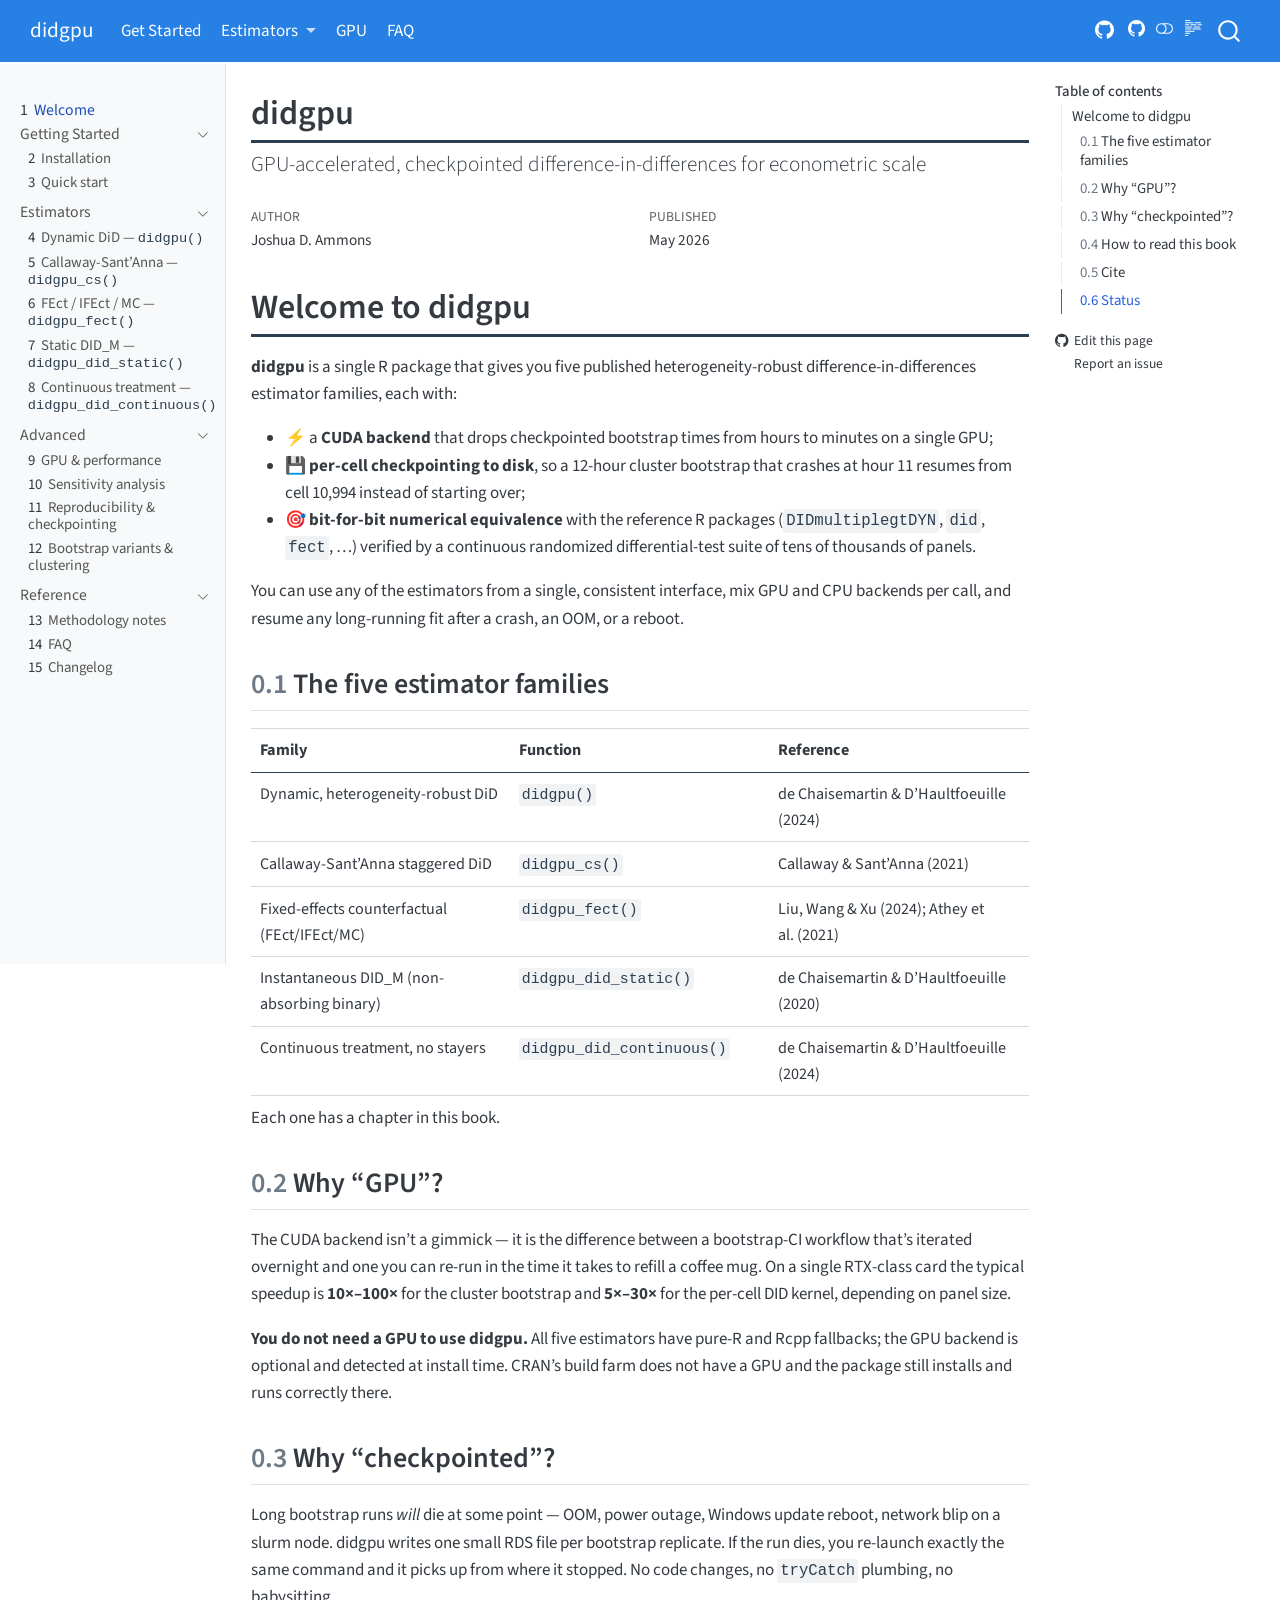
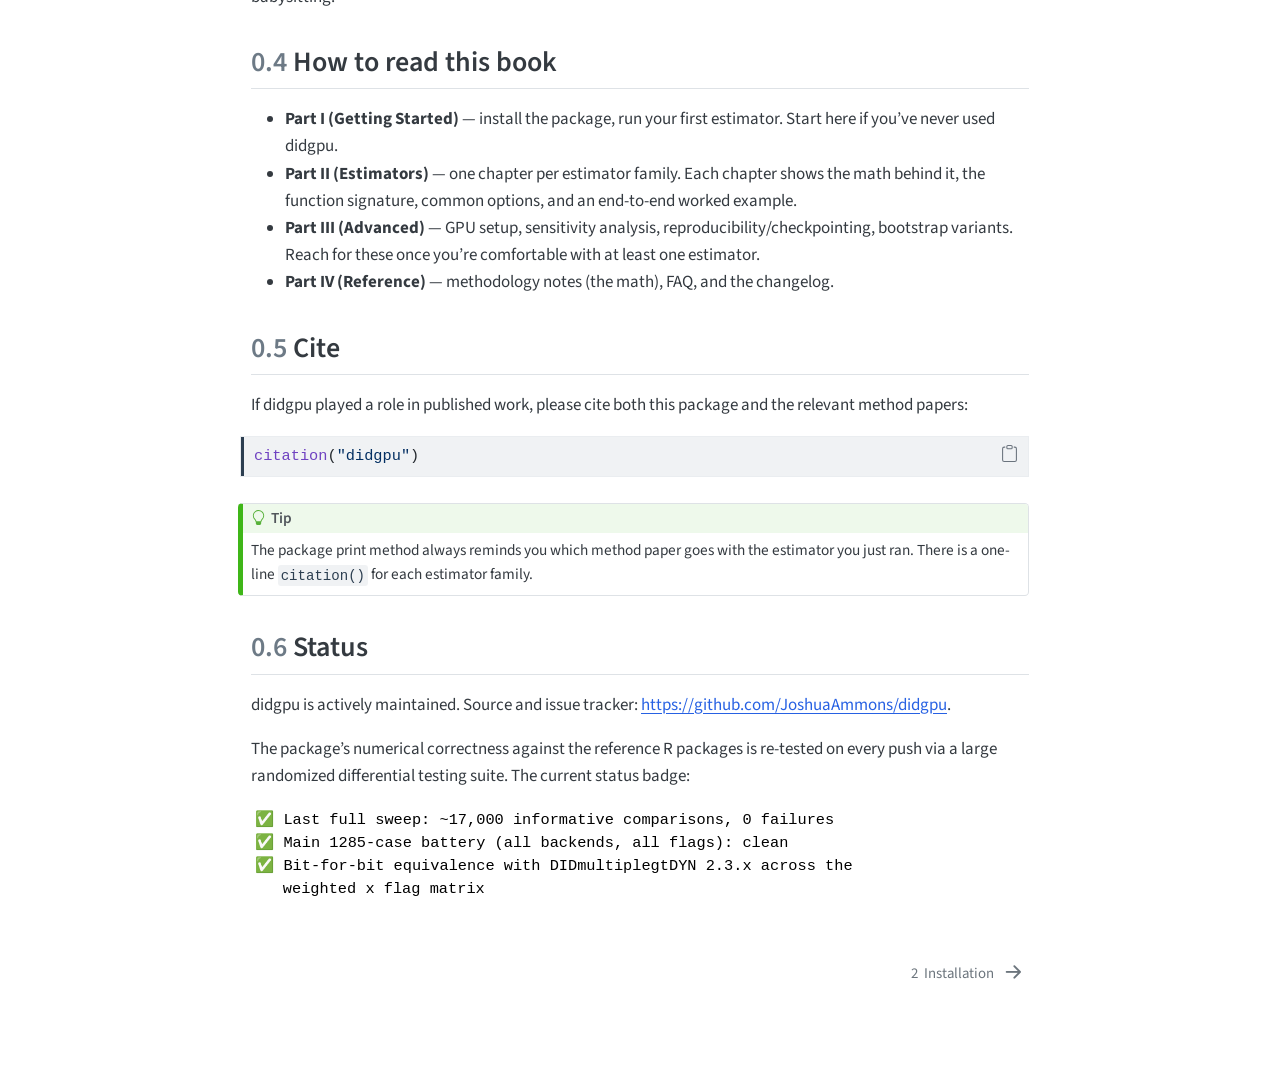
==== docs/index.html @ 1b869c1a "Auto-render docs site [skip ci]" ====
<!DOCTYPE html>
<html xmlns="http://www.w3.org/1999/xhtml" lang="en" xml:lang="en"><head>

<meta charset="utf-8">
<meta name="generator" content="quarto-1.9.38">

<meta name="viewport" content="width=device-width, initial-scale=1.0, user-scalable=yes">

<meta name="author" content="Joshua D. Ammons">

<title>didgpu</title>
<style>
/* Default styles provided by pandoc.
** See https://pandoc.org/MANUAL.html#variables-for-html for config info.
*/
code{white-space: pre-wrap;}
span.smallcaps{font-variant: small-caps;}
div.columns{display: flex; gap: min(4vw, 1.5em);}
div.column{flex: auto; overflow-x: auto;}
div.hanging-indent{margin-left: 1.5em; text-indent: -1.5em;}
ul.task-list{list-style: none;}
ul.task-list li input[type="checkbox"] {
  width: 0.8em;
  margin: 0 0.8em 0.2em -1em; /* quarto-specific, see https://github.com/quarto-dev/quarto-cli/issues/4556 */ 
  vertical-align: middle;
}
/* CSS for syntax highlighting */
html { -webkit-text-size-adjust: 100%; }
pre > code.sourceCode { white-space: pre; position: relative; }
pre > code.sourceCode > span { display: inline-block; line-height: 1.25; }
pre > code.sourceCode > span:empty { height: 1.2em; }
.sourceCode { overflow: visible; }
code.sourceCode > span { color: inherit; text-decoration: inherit; }
div.sourceCode { margin: 1em 0; }
pre.sourceCode { margin: 0; }
@media screen {
div.sourceCode { overflow: auto; }
}
@media print {
pre > code.sourceCode { white-space: pre-wrap; }
pre > code.sourceCode > span { text-indent: -5em; padding-left: 5em; }
}
pre.numberSource code
  { counter-reset: source-line 0; }
pre.numberSource code > span
  { position: relative; left: -4em; counter-increment: source-line; }
pre.numberSource code > span > a:first-child::before
  { content: counter(source-line);
    position: relative; left: -1em; text-align: right; vertical-align: baseline;
    border: none; display: inline-block;
    -webkit-touch-callout: none; -webkit-user-select: none;
    -khtml-user-select: none; -moz-user-select: none;
    -ms-user-select: none; user-select: none;
    padding: 0 4px; width: 4em;
  }
pre.numberSource { margin-left: 3em;  padding-left: 4px; }
div.sourceCode
  {   }
@media screen {
pre > code.sourceCode > span > a:first-child::before { text-decoration: underline; }
}
</style>


<script src="site_libs/quarto-nav/quarto-nav.js"></script>
<script src="site_libs/clipboard/clipboard.min.js"></script>
<script src="site_libs/quarto-search/autocomplete.umd.js"></script>
<script src="site_libs/quarto-search/fuse.min.js"></script>
<script src="site_libs/quarto-search/quarto-search.js"></script>
<meta name="quarto:offset" content="./">
<link href="./chapters/01-installation.html" rel="next">
<script src="site_libs/quarto-html/quarto.js" type="module"></script>
<script src="site_libs/quarto-html/tabsets/tabsets.js" type="module"></script>
<script src="site_libs/quarto-html/popper.min.js"></script>
<script src="site_libs/quarto-html/tippy.umd.min.js"></script>
<script src="site_libs/quarto-html/anchor.min.js"></script>
<link href="site_libs/quarto-html/tippy.css" rel="stylesheet">
<link href="site_libs/quarto-html/quarto-syntax-highlighting-de63f62b328812d8e578a4d74e282472.css" rel="stylesheet" class="quarto-color-scheme" id="quarto-text-highlighting-styles">
<link href="site_libs/quarto-html/quarto-syntax-highlighting-dark-6b6957c917596b414ec0b78690761e87.css" rel="stylesheet" class="quarto-color-scheme quarto-color-alternate" id="quarto-text-highlighting-styles">
<link href="site_libs/quarto-html/quarto-syntax-highlighting-de63f62b328812d8e578a4d74e282472.css" rel="stylesheet" class="quarto-color-scheme-extra" id="quarto-text-highlighting-styles">
<script src="site_libs/bootstrap/bootstrap.min.js"></script>
<link href="site_libs/bootstrap/bootstrap-icons.css" rel="stylesheet">
<link href="site_libs/bootstrap/bootstrap-d2393aa517941a07bd56fd3b20fec6b4.min.css" rel="stylesheet" append-hash="true" class="quarto-color-scheme" id="quarto-bootstrap" data-mode="light">
<link href="site_libs/bootstrap/bootstrap-dark-2ee698635036270fb0d1d21acf80a2eb.min.css" rel="stylesheet" append-hash="true" class="quarto-color-scheme quarto-color-alternate" id="quarto-bootstrap" data-mode="light">
<link href="site_libs/bootstrap/bootstrap-d2393aa517941a07bd56fd3b20fec6b4.min.css" rel="stylesheet" append-hash="true" class="quarto-color-scheme-extra" id="quarto-bootstrap" data-mode="light">
<script id="quarto-search-options" type="application/json">{
  "location": "navbar",
  "copy-button": false,
  "collapse-after": 3,
  "panel-placement": "end",
  "type": "overlay",
  "limit": 50,
  "keyboard-shortcut": [
    "f",
    "/",
    "s"
  ],
  "show-item-context": false,
  "language": {
    "search-no-results-text": "No results",
    "search-matching-documents-text": "matching documents",
    "search-copy-link-title": "Copy link to search",
    "search-hide-matches-text": "Hide additional matches",
    "search-more-match-text": "more match in this document",
    "search-more-matches-text": "more matches in this document",
    "search-clear-button-title": "Clear",
    "search-text-placeholder": "",
    "search-detached-cancel-button-title": "Cancel",
    "search-submit-button-title": "Submit",
    "search-label": "Search"
  }
}</script>


<link rel="stylesheet" href="styles.css">
</head>

<body class="nav-sidebar docked nav-fixed quarto-light"><script id="quarto-html-before-body" type="application/javascript">
    const toggleBodyColorMode = (bsSheetEl) => {
      const mode = bsSheetEl.getAttribute("data-mode");
      const bodyEl = window.document.querySelector("body");
      if (mode === "dark") {
        bodyEl.classList.add("quarto-dark");
        bodyEl.classList.remove("quarto-light");
      } else {
        bodyEl.classList.add("quarto-light");
        bodyEl.classList.remove("quarto-dark");
      }
    }
    const toggleBodyColorPrimary = () => {
      const bsSheetEl = window.document.querySelector("link#quarto-bootstrap:not([rel=disabled-stylesheet])");
      if (bsSheetEl) {
        toggleBodyColorMode(bsSheetEl);
      }
    }
    const setColorSchemeToggle = (alternate) => {
      const toggles = window.document.querySelectorAll('.quarto-color-scheme-toggle');
      for (let i=0; i < toggles.length; i++) {
        const toggle = toggles[i];
        if (toggle) {
          if (alternate) {
            toggle.classList.add("alternate");
          } else {
            toggle.classList.remove("alternate");
          }
        }
      }
    };
    const toggleColorMode = (alternate) => {
      // Switch the stylesheets
      const primaryStylesheets = window.document.querySelectorAll('link.quarto-color-scheme:not(.quarto-color-alternate)');
      const alternateStylesheets = window.document.querySelectorAll('link.quarto-color-scheme.quarto-color-alternate');
      manageTransitions('#quarto-margin-sidebar .nav-link', false);
      if (alternate) {
        // note: dark is layered on light, we don't disable primary!
        enableStylesheet(alternateStylesheets);
        for (const sheetNode of alternateStylesheets) {
          if (sheetNode.id === "quarto-bootstrap") {
            toggleBodyColorMode(sheetNode);
          }
        }
      } else {
        disableStylesheet(alternateStylesheets);
        enableStylesheet(primaryStylesheets)
        toggleBodyColorPrimary();
      }
      manageTransitions('#quarto-margin-sidebar .nav-link', true);
      // Switch the toggles
      setColorSchemeToggle(alternate)
      // Hack to workaround the fact that safari doesn't
      // properly recolor the scrollbar when toggling (#1455)
      if (navigator.userAgent.indexOf('Safari') > 0 && navigator.userAgent.indexOf('Chrome') == -1) {
        manageTransitions("body", false);
        window.scrollTo(0, 1);
        setTimeout(() => {
          window.scrollTo(0, 0);
          manageTransitions("body", true);
        }, 40);
      }
    }
    const disableStylesheet = (stylesheets) => {
      for (let i=0; i < stylesheets.length; i++) {
        const stylesheet = stylesheets[i];
        stylesheet.rel = 'disabled-stylesheet';
      }
    }
    const enableStylesheet = (stylesheets) => {
      for (let i=0; i < stylesheets.length; i++) {
        const stylesheet = stylesheets[i];
        if(stylesheet.rel !== 'stylesheet') { // for Chrome, which will still FOUC without this check
          stylesheet.rel = 'stylesheet';
        }
      }
    }
    const manageTransitions = (selector, allowTransitions) => {
      const els = window.document.querySelectorAll(selector);
      for (let i=0; i < els.length; i++) {
        const el = els[i];
        if (allowTransitions) {
          el.classList.remove('notransition');
        } else {
          el.classList.add('notransition');
        }
      }
    }
    const isFileUrl = () => {
      return window.location.protocol === 'file:';
    }
    const hasAlternateSentinel = () => {
      let styleSentinel = getColorSchemeSentinel();
      if (styleSentinel !== null) {
        return styleSentinel === "alternate";
      } else {
        return false;
      }
    }
    const setStyleSentinel = (alternate) => {
      const value = alternate ? "alternate" : "default";
      if (!isFileUrl()) {
        window.localStorage.setItem("quarto-color-scheme", value);
      } else {
        localAlternateSentinel = value;
      }
    }
    const getColorSchemeSentinel = () => {
      if (!isFileUrl()) {
        const storageValue = window.localStorage.getItem("quarto-color-scheme");
        return storageValue != null ? storageValue : localAlternateSentinel;
      } else {
        return localAlternateSentinel;
      }
    }
    const toggleGiscusIfUsed = (isAlternate, darkModeDefault) => {
      const baseTheme = document.querySelector('#giscus-base-theme')?.value ?? 'light';
      const alternateTheme = document.querySelector('#giscus-alt-theme')?.value ?? 'dark';
      let newTheme = '';
      if(authorPrefersDark) {
        newTheme = isAlternate ? baseTheme : alternateTheme;
      } else {
        newTheme = isAlternate ? alternateTheme : baseTheme;
      }
      const changeGiscusTheme = () => {
        // From: https://github.com/giscus/giscus/issues/336
        const sendMessage = (message) => {
          const iframe = document.querySelector('iframe.giscus-frame');
          if (!iframe) return;
          iframe.contentWindow.postMessage({ giscus: message }, 'https://giscus.app');
        }
        sendMessage({
          setConfig: {
            theme: newTheme
          }
        });
      }
      const isGiscussLoaded = window.document.querySelector('iframe.giscus-frame') !== null;
      if (isGiscussLoaded) {
        changeGiscusTheme();
      }
    };
    const authorPrefersDark = false;
    const darkModeDefault = authorPrefersDark;
      document.querySelector('link#quarto-text-highlighting-styles.quarto-color-scheme-extra').rel = 'disabled-stylesheet';
      document.querySelector('link#quarto-bootstrap.quarto-color-scheme-extra').rel = 'disabled-stylesheet';
    let localAlternateSentinel = darkModeDefault ? 'alternate' : 'default';
    // Dark / light mode switch
    window.quartoToggleColorScheme = () => {
      // Read the current dark / light value
      let toAlternate = !hasAlternateSentinel();
      toggleColorMode(toAlternate);
      setStyleSentinel(toAlternate);
      toggleGiscusIfUsed(toAlternate, darkModeDefault);
      window.dispatchEvent(new Event('resize'));
    };
    // Switch to dark mode if need be
    if (hasAlternateSentinel()) {
      toggleColorMode(true);
    } else {
      toggleColorMode(false);
    }
  </script>

<div id="quarto-search-results"></div>
  <header id="quarto-header" class="headroom fixed-top">
    <nav class="navbar navbar-expand-lg " data-bs-theme="dark">
      <div class="navbar-container container-fluid">
      <div class="navbar-brand-container mx-auto">
    <a class="navbar-brand" href="./index.html">
    <span class="navbar-title">didgpu</span>
    </a>
  </div>
            <div id="quarto-search" class="" title="Search"></div>
          <button class="navbar-toggler" type="button" data-bs-toggle="collapse" data-bs-target="#navbarCollapse" aria-controls="navbarCollapse" role="menu" aria-expanded="false" aria-label="Toggle navigation" onclick="if (window.quartoToggleHeadroom) { window.quartoToggleHeadroom(); }">
  <span class="navbar-toggler-icon"></span>
</button>
          <div class="collapse navbar-collapse" id="navbarCollapse">
            <ul class="navbar-nav navbar-nav-scroll me-auto">
  <li class="nav-item">
    <a class="nav-link active" href="./chapters/01-installation.html" aria-current="page"> 
<span class="menu-text">Get Started</span></a>
  </li>  
  <li class="nav-item dropdown ">
    <a class="nav-link dropdown-toggle" href="#" id="nav-menu-estimators" role="link" data-bs-toggle="dropdown" aria-expanded="false">
 <span class="menu-text">Estimators</span>
    </a>
    <ul class="dropdown-menu" aria-labelledby="nav-menu-estimators">    
        <li>
    <a class="dropdown-item" href="./chapters/03-dynamic-did.html">
 <span class="dropdown-text">Dynamic DID (didgpu)</span></a>
  </li>  
        <li>
    <a class="dropdown-item" href="./chapters/04-callaway-santanna.html">
 <span class="dropdown-text">Callaway-Sant’Anna (didgpu_cs)</span></a>
  </li>  
        <li>
    <a class="dropdown-item" href="./chapters/05-fect-ifect-mc.html">
 <span class="dropdown-text">FEct / IFEct / MC (didgpu_fect)</span></a>
  </li>  
        <li>
    <a class="dropdown-item" href="./chapters/06-static-did.html">
 <span class="dropdown-text">Static DID_M (didgpu_did_static)</span></a>
  </li>  
        <li>
    <a class="dropdown-item" href="./chapters/07-continuous-treatment.html">
 <span class="dropdown-text">Continuous (didgpu_did_continuous)</span></a>
  </li>  
    </ul>
  </li>
  <li class="nav-item">
    <a class="nav-link" href="./chapters/08-gpu-and-performance.html"> 
<span class="menu-text">GPU</span></a>
  </li>  
  <li class="nav-item">
    <a class="nav-link" href="./chapters/13-faq.html"> 
<span class="menu-text">FAQ</span></a>
  </li>  
</ul>
            <ul class="navbar-nav navbar-nav-scroll ms-auto">
  <li class="nav-item compact">
    <a class="nav-link" href="https://github.com/JoshuaAmmons/didgpu"> <i class="bi bi-github" role="img" aria-label="GitHub repo">
</i> 
<span class="menu-text"></span></a>
  </li>  
</ul>
          </div> <!-- /navcollapse -->
            <div class="quarto-navbar-tools tools-wide">
    <a href="https://github.com/JoshuaAmmons/didgpu" title="Source Code" class="quarto-navigation-tool px-1" aria-label="Source Code"><i class="bi bi-github"></i></a>
  <a href="" class="quarto-color-scheme-toggle quarto-navigation-tool  px-1" onclick="window.quartoToggleColorScheme(); return false;" title="Toggle dark mode"><i class="bi"></i></a>
  <a href="" class="quarto-reader-toggle quarto-navigation-tool px-1" onclick="window.quartoToggleReader(); return false;" title="Toggle reader mode">
  <div class="quarto-reader-toggle-btn">
  <i class="bi"></i>
  </div>
</a>
</div>
      </div> <!-- /container-fluid -->
    </nav>
  <nav class="quarto-secondary-nav">
    <div class="container-fluid d-flex">
      <button type="button" class="quarto-btn-toggle btn" data-bs-toggle="collapse" role="button" data-bs-target=".quarto-sidebar-collapse-item" aria-controls="quarto-sidebar" aria-expanded="false" aria-label="Toggle sidebar navigation" onclick="if (window.quartoToggleHeadroom) { window.quartoToggleHeadroom(); }">
        <i class="bi bi-layout-text-sidebar-reverse"></i>
      </button>
        <nav class="quarto-page-breadcrumbs" aria-label="breadcrumb"><ol class="breadcrumb"><li class="breadcrumb-item"><a href="./index.html"><span class="chapter-number">1</span>&nbsp; <span class="chapter-title">Welcome</span></a></li></ol></nav>
        <a class="flex-grow-1" role="navigation" data-bs-toggle="collapse" data-bs-target=".quarto-sidebar-collapse-item" aria-controls="quarto-sidebar" aria-expanded="false" aria-label="Toggle sidebar navigation" onclick="if (window.quartoToggleHeadroom) { window.quartoToggleHeadroom(); }">      
        </a>
    </div>
  </nav>
</header>
<!-- content -->
<div id="quarto-content" class="quarto-container page-columns page-rows-contents page-layout-article page-navbar">
<!-- sidebar -->
  <nav id="quarto-sidebar" class="sidebar collapse collapse-horizontal quarto-sidebar-collapse-item sidebar-navigation docked overflow-auto">
    <div class="sidebar-menu-container"> 
    <ul class="list-unstyled mt-1">
        <li class="sidebar-item">
  <div class="sidebar-item-container"> 
  <a href="./index.html" class="sidebar-item-text sidebar-link active">
 <span class="menu-text"><span class="chapter-number">1</span>&nbsp; <span class="chapter-title">Welcome</span></span></a>
  </div>
</li>
        <li class="sidebar-item sidebar-item-section">
      <div class="sidebar-item-container"> 
            <a class="sidebar-item-text sidebar-link text-start" data-bs-toggle="collapse" data-bs-target="#quarto-sidebar-section-1" role="navigation" aria-expanded="true">
 <span class="menu-text">Getting Started</span></a>
          <a class="sidebar-item-toggle text-start" data-bs-toggle="collapse" data-bs-target="#quarto-sidebar-section-1" role="navigation" aria-expanded="true" aria-label="Toggle section">
            <i class="bi bi-chevron-right ms-2"></i>
          </a> 
      </div>
      <ul id="quarto-sidebar-section-1" class="collapse list-unstyled sidebar-section depth1 show">  
          <li class="sidebar-item">
  <div class="sidebar-item-container"> 
  <a href="./chapters/01-installation.html" class="sidebar-item-text sidebar-link">
 <span class="menu-text"><span class="chapter-number">2</span>&nbsp; <span class="chapter-title">Installation</span></span></a>
  </div>
</li>
          <li class="sidebar-item">
  <div class="sidebar-item-container"> 
  <a href="./chapters/02-quickstart.html" class="sidebar-item-text sidebar-link">
 <span class="menu-text"><span class="chapter-number">3</span>&nbsp; <span class="chapter-title">Quick start</span></span></a>
  </div>
</li>
      </ul>
  </li>
        <li class="sidebar-item sidebar-item-section">
      <div class="sidebar-item-container"> 
            <a class="sidebar-item-text sidebar-link text-start" data-bs-toggle="collapse" data-bs-target="#quarto-sidebar-section-2" role="navigation" aria-expanded="true">
 <span class="menu-text">Estimators</span></a>
          <a class="sidebar-item-toggle text-start" data-bs-toggle="collapse" data-bs-target="#quarto-sidebar-section-2" role="navigation" aria-expanded="true" aria-label="Toggle section">
            <i class="bi bi-chevron-right ms-2"></i>
          </a> 
      </div>
      <ul id="quarto-sidebar-section-2" class="collapse list-unstyled sidebar-section depth1 show">  
          <li class="sidebar-item">
  <div class="sidebar-item-container"> 
  <a href="./chapters/03-dynamic-did.html" class="sidebar-item-text sidebar-link">
 <span class="menu-text"><span class="chapter-number">4</span>&nbsp; <span class="chapter-title">Dynamic DiD — <code>didgpu()</code></span></span></a>
  </div>
</li>
          <li class="sidebar-item">
  <div class="sidebar-item-container"> 
  <a href="./chapters/04-callaway-santanna.html" class="sidebar-item-text sidebar-link">
 <span class="menu-text"><span class="chapter-number">5</span>&nbsp; <span class="chapter-title">Callaway-Sant’Anna — <code>didgpu_cs()</code></span></span></a>
  </div>
</li>
          <li class="sidebar-item">
  <div class="sidebar-item-container"> 
  <a href="./chapters/05-fect-ifect-mc.html" class="sidebar-item-text sidebar-link">
 <span class="menu-text"><span class="chapter-number">6</span>&nbsp; <span class="chapter-title">FEct / IFEct / MC — <code>didgpu_fect()</code></span></span></a>
  </div>
</li>
          <li class="sidebar-item">
  <div class="sidebar-item-container"> 
  <a href="./chapters/06-static-did.html" class="sidebar-item-text sidebar-link">
 <span class="menu-text"><span class="chapter-number">7</span>&nbsp; <span class="chapter-title">Static DID_M — <code>didgpu_did_static()</code></span></span></a>
  </div>
</li>
          <li class="sidebar-item">
  <div class="sidebar-item-container"> 
  <a href="./chapters/07-continuous-treatment.html" class="sidebar-item-text sidebar-link">
 <span class="menu-text"><span class="chapter-number">8</span>&nbsp; <span class="chapter-title">Continuous treatment — <code>didgpu_did_continuous()</code></span></span></a>
  </div>
</li>
      </ul>
  </li>
        <li class="sidebar-item sidebar-item-section">
      <div class="sidebar-item-container"> 
            <a class="sidebar-item-text sidebar-link text-start" data-bs-toggle="collapse" data-bs-target="#quarto-sidebar-section-3" role="navigation" aria-expanded="true">
 <span class="menu-text">Advanced</span></a>
          <a class="sidebar-item-toggle text-start" data-bs-toggle="collapse" data-bs-target="#quarto-sidebar-section-3" role="navigation" aria-expanded="true" aria-label="Toggle section">
            <i class="bi bi-chevron-right ms-2"></i>
          </a> 
      </div>
      <ul id="quarto-sidebar-section-3" class="collapse list-unstyled sidebar-section depth1 show">  
          <li class="sidebar-item">
  <div class="sidebar-item-container"> 
  <a href="./chapters/08-gpu-and-performance.html" class="sidebar-item-text sidebar-link">
 <span class="menu-text"><span class="chapter-number">9</span>&nbsp; <span class="chapter-title">GPU &amp; performance</span></span></a>
  </div>
</li>
          <li class="sidebar-item">
  <div class="sidebar-item-container"> 
  <a href="./chapters/09-sensitivity-honestdid.html" class="sidebar-item-text sidebar-link">
 <span class="menu-text"><span class="chapter-number">10</span>&nbsp; <span class="chapter-title">Sensitivity analysis</span></span></a>
  </div>
</li>
          <li class="sidebar-item">
  <div class="sidebar-item-container"> 
  <a href="./chapters/10-reproducibility-checkpointing.html" class="sidebar-item-text sidebar-link">
 <span class="menu-text"><span class="chapter-number">11</span>&nbsp; <span class="chapter-title">Reproducibility &amp; checkpointing</span></span></a>
  </div>
</li>
          <li class="sidebar-item">
  <div class="sidebar-item-container"> 
  <a href="./chapters/11-bootstrap-and-clustering.html" class="sidebar-item-text sidebar-link">
 <span class="menu-text"><span class="chapter-number">12</span>&nbsp; <span class="chapter-title">Bootstrap variants &amp; clustering</span></span></a>
  </div>
</li>
      </ul>
  </li>
        <li class="sidebar-item sidebar-item-section">
      <div class="sidebar-item-container"> 
            <a class="sidebar-item-text sidebar-link text-start" data-bs-toggle="collapse" data-bs-target="#quarto-sidebar-section-4" role="navigation" aria-expanded="true">
 <span class="menu-text">Reference</span></a>
          <a class="sidebar-item-toggle text-start" data-bs-toggle="collapse" data-bs-target="#quarto-sidebar-section-4" role="navigation" aria-expanded="true" aria-label="Toggle section">
            <i class="bi bi-chevron-right ms-2"></i>
          </a> 
      </div>
      <ul id="quarto-sidebar-section-4" class="collapse list-unstyled sidebar-section depth1 show">  
          <li class="sidebar-item">
  <div class="sidebar-item-container"> 
  <a href="./chapters/12-methodology.html" class="sidebar-item-text sidebar-link">
 <span class="menu-text"><span class="chapter-number">13</span>&nbsp; <span class="chapter-title">Methodology notes</span></span></a>
  </div>
</li>
          <li class="sidebar-item">
  <div class="sidebar-item-container"> 
  <a href="./chapters/13-faq.html" class="sidebar-item-text sidebar-link">
 <span class="menu-text"><span class="chapter-number">14</span>&nbsp; <span class="chapter-title">FAQ</span></span></a>
  </div>
</li>
          <li class="sidebar-item">
  <div class="sidebar-item-container"> 
  <a href="./chapters/14-changelog.html" class="sidebar-item-text sidebar-link">
 <span class="menu-text"><span class="chapter-number">15</span>&nbsp; <span class="chapter-title">Changelog</span></span></a>
  </div>
</li>
      </ul>
  </li>
    </ul>
    </div>
</nav>
<div id="quarto-sidebar-glass" class="quarto-sidebar-collapse-item" data-bs-toggle="collapse" data-bs-target=".quarto-sidebar-collapse-item"></div>
<!-- margin-sidebar -->
    <div id="quarto-margin-sidebar" class="sidebar margin-sidebar">
        <nav id="TOC" role="doc-toc" class="toc-active">
    <h2 id="toc-title">Table of contents</h2>
   
  <ul>
  <li><a href="#welcome-to-didgpu" id="toc-welcome-to-didgpu" class="nav-link active" data-scroll-target="#welcome-to-didgpu">Welcome to didgpu</a>
  <ul class="collapse">
  <li><a href="#the-five-estimator-families" id="toc-the-five-estimator-families" class="nav-link" data-scroll-target="#the-five-estimator-families"><span class="header-section-number">0.1</span> The five estimator families</a></li>
  <li><a href="#why-gpu" id="toc-why-gpu" class="nav-link" data-scroll-target="#why-gpu"><span class="header-section-number">0.2</span> Why “GPU”?</a></li>
  <li><a href="#why-checkpointed" id="toc-why-checkpointed" class="nav-link" data-scroll-target="#why-checkpointed"><span class="header-section-number">0.3</span> Why “checkpointed”?</a></li>
  <li><a href="#how-to-read-this-book" id="toc-how-to-read-this-book" class="nav-link" data-scroll-target="#how-to-read-this-book"><span class="header-section-number">0.4</span> How to read this book</a></li>
  <li><a href="#cite" id="toc-cite" class="nav-link" data-scroll-target="#cite"><span class="header-section-number">0.5</span> Cite</a></li>
  <li><a href="#status" id="toc-status" class="nav-link" data-scroll-target="#status"><span class="header-section-number">0.6</span> Status</a></li>
  </ul></li>
  </ul>
<div class="toc-actions"><ul><li><a href="https://github.com/JoshuaAmmons/didgpu/edit/main/index.qmd" class="toc-action"><i class="bi bi-github"></i>Edit this page</a></li><li><a href="https://github.com/JoshuaAmmons/didgpu/issues/new" class="toc-action"><i class="bi empty"></i>Report an issue</a></li></ul></div></nav>
    </div>
<!-- main -->
<main class="content" id="quarto-document-content">


<header id="title-block-header" class="quarto-title-block default">
<div class="quarto-title">
<h1 class="title">didgpu</h1>
<p class="subtitle lead">GPU-accelerated, checkpointed difference-in-differences for econometric scale</p>
</div>



<div class="quarto-title-meta">

    <div>
    <div class="quarto-title-meta-heading">Author</div>
    <div class="quarto-title-meta-contents">
             <p>Joshua D. Ammons </p>
          </div>
  </div>
    
    <div>
    <div class="quarto-title-meta-heading">Published</div>
    <div class="quarto-title-meta-contents">
      <p class="date">May 2026</p>
    </div>
  </div>
  
    
  </div>
  


</header>


<section id="welcome-to-didgpu" class="level1 unnumbered">
<h1 class="unnumbered">Welcome to didgpu</h1>
<p><strong>didgpu</strong> is a single R package that gives you five published heterogeneity-robust difference-in-differences estimator families, each with:</p>
<ul>
<li>⚡ a <strong>CUDA backend</strong> that drops checkpointed bootstrap times from hours to minutes on a single GPU;</li>
<li>💾 <strong>per-cell checkpointing to disk</strong>, so a 12-hour cluster bootstrap that crashes at hour 11 resumes from cell 10,994 instead of starting over;</li>
<li>🎯 <strong>bit-for-bit numerical equivalence</strong> with the reference R packages (<code>DIDmultiplegtDYN</code>, <code>did</code>, <code>fect</code>, …) verified by a continuous randomized differential-test suite of tens of thousands of panels.</li>
</ul>
<p>You can use any of the estimators from a single, consistent interface, mix GPU and CPU backends per call, and resume any long-running fit after a crash, an OOM, or a reboot.</p>
<section id="the-five-estimator-families" class="level2" data-number="0.1">
<h2 data-number="0.1" class="anchored" data-anchor-id="the-five-estimator-families"><span class="header-section-number">0.1</span> The five estimator families</h2>
<table class="caption-top table">
<colgroup>
<col style="width: 33%">
<col style="width: 33%">
<col style="width: 33%">
</colgroup>
<thead>
<tr class="header">
<th>Family</th>
<th>Function</th>
<th>Reference</th>
</tr>
</thead>
<tbody>
<tr class="odd">
<td>Dynamic, heterogeneity-robust DiD</td>
<td><code>didgpu()</code></td>
<td>de Chaisemartin &amp; D’Haultfoeuille (2024)</td>
</tr>
<tr class="even">
<td>Callaway-Sant’Anna staggered DiD</td>
<td><code>didgpu_cs()</code></td>
<td>Callaway &amp; Sant’Anna (2021)</td>
</tr>
<tr class="odd">
<td>Fixed-effects counterfactual (FEct/IFEct/MC)</td>
<td><code>didgpu_fect()</code></td>
<td>Liu, Wang &amp; Xu (2024); Athey et al.&nbsp;(2021)</td>
</tr>
<tr class="even">
<td>Instantaneous DID_M (non-absorbing binary)</td>
<td><code>didgpu_did_static()</code></td>
<td>de Chaisemartin &amp; D’Haultfoeuille (2020)</td>
</tr>
<tr class="odd">
<td>Continuous treatment, no stayers</td>
<td><code>didgpu_did_continuous()</code></td>
<td>de Chaisemartin &amp; D’Haultfoeuille (2024)</td>
</tr>
</tbody>
</table>
<p>Each one has a chapter in this book.</p>
</section>
<section id="why-gpu" class="level2" data-number="0.2">
<h2 data-number="0.2" class="anchored" data-anchor-id="why-gpu"><span class="header-section-number">0.2</span> Why “GPU”?</h2>
<p>The CUDA backend isn’t a gimmick — it is the difference between a bootstrap-CI workflow that’s iterated overnight and one you can re-run in the time it takes to refill a coffee mug. On a single RTX-class card the typical speedup is <strong>10×–100×</strong> for the cluster bootstrap and <strong>5×–30×</strong> for the per-cell DID kernel, depending on panel size.</p>
<p><strong>You do not need a GPU to use didgpu.</strong> All five estimators have pure-R and Rcpp fallbacks; the GPU backend is optional and detected at install time. CRAN’s build farm does not have a GPU and the package still installs and runs correctly there.</p>
</section>
<section id="why-checkpointed" class="level2" data-number="0.3">
<h2 data-number="0.3" class="anchored" data-anchor-id="why-checkpointed"><span class="header-section-number">0.3</span> Why “checkpointed”?</h2>
<p>Long bootstrap runs <em>will</em> die at some point — OOM, power outage, Windows update reboot, network blip on a slurm node. didgpu writes one small RDS file per bootstrap replicate. If the run dies, you re-launch exactly the same command and it picks up from where it stopped. No code changes, no <code>tryCatch</code> plumbing, no babysitting.</p>
</section>
<section id="how-to-read-this-book" class="level2" data-number="0.4">
<h2 data-number="0.4" class="anchored" data-anchor-id="how-to-read-this-book"><span class="header-section-number">0.4</span> How to read this book</h2>
<ul>
<li><strong>Part I (Getting Started)</strong> — install the package, run your first estimator. Start here if you’ve never used didgpu.</li>
<li><strong>Part II (Estimators)</strong> — one chapter per estimator family. Each chapter shows the math behind it, the function signature, common options, and an end-to-end worked example.</li>
<li><strong>Part III (Advanced)</strong> — GPU setup, sensitivity analysis, reproducibility/checkpointing, bootstrap variants. Reach for these once you’re comfortable with at least one estimator.</li>
<li><strong>Part IV (Reference)</strong> — methodology notes (the math), FAQ, and the changelog.</li>
</ul>
</section>
<section id="cite" class="level2" data-number="0.5">
<h2 data-number="0.5" class="anchored" data-anchor-id="cite"><span class="header-section-number">0.5</span> Cite</h2>
<p>If didgpu played a role in published work, please cite both this package and the relevant method papers:</p>
<div class="cell">
<div class="code-copy-outer-scaffold"><div class="sourceCode cell-code" id="cb1"><pre class="sourceCode r code-with-copy"><code class="sourceCode r"><span id="cb1-1"><a href="#cb1-1" aria-hidden="true" tabindex="-1"></a><span class="fu">citation</span>(<span class="st">"didgpu"</span>)</span></code></pre></div><button title="Copy to Clipboard" class="code-copy-button"><i class="bi"></i></button></div>
</div>
<div class="callout callout-style-default callout-tip callout-titled">
<div class="callout-header d-flex align-content-center">
<div class="callout-icon-container">
<i class="callout-icon"></i>
</div>
<div class="callout-title-container flex-fill">
Tip
</div>
</div>
<div class="callout-body-container callout-body">
<p>The package print method always reminds you which method paper goes with the estimator you just ran. There is a one-line <code>citation()</code> for each estimator family.</p>
</div>
</div>
</section>
<section id="status" class="level2" data-number="0.6">
<h2 data-number="0.6" class="anchored" data-anchor-id="status"><span class="header-section-number">0.6</span> Status</h2>
<p>didgpu is actively maintained. Source and issue tracker: <a href="https://github.com/JoshuaAmmons/didgpu" class="uri">https://github.com/JoshuaAmmons/didgpu</a>.</p>
<p>The package’s numerical correctness against the reference R packages is re-tested on every push via a large randomized differential testing suite. The current status badge:</p>
<pre><code>✅ Last full sweep: ~17,000 informative comparisons, 0 failures
✅ Main 1285-case battery (all backends, all flags): clean
✅ Bit-for-bit equivalence with DIDmultiplegtDYN 2.3.x across the
   weighted x flag matrix</code></pre>


</section>
</section>

</main> <!-- /main -->
<script id="quarto-html-after-body" type="application/javascript">
  window.document.addEventListener("DOMContentLoaded", function (event) {
    // Ensure there is a toggle, if there isn't float one in the top right
    if (window.document.querySelector('.quarto-color-scheme-toggle') === null) {
      const a = window.document.createElement('a');
      a.classList.add('top-right');
      a.classList.add('quarto-color-scheme-toggle');
      a.href = "";
      a.onclick = function() { try { window.quartoToggleColorScheme(); } catch {} return false; };
      const i = window.document.createElement("i");
      i.classList.add('bi');
      a.appendChild(i);
      window.document.body.appendChild(a);
    }
    setColorSchemeToggle(hasAlternateSentinel())
    const icon = "";
    const anchorJS = new window.AnchorJS();
    anchorJS.options = {
      placement: 'right',
      icon: icon
    };
    anchorJS.add('.anchored');
    const isCodeAnnotation = (el) => {
      for (const clz of el.classList) {
        if (clz.startsWith('code-annotation-')) {                     
          return true;
        }
      }
      return false;
    }
    const onCopySuccess = function(e) {
      // button target
      const button = e.trigger;
      // don't keep focus
      button.blur();
      // flash "checked"
      button.classList.add('code-copy-button-checked');
      var currentTitle = button.getAttribute("title");
      button.setAttribute("title", "Copied!");
      let tooltip;
      if (window.bootstrap) {
        button.setAttribute("data-bs-toggle", "tooltip");
        button.setAttribute("data-bs-placement", "left");
        button.setAttribute("data-bs-title", "Copied!");
        tooltip = new bootstrap.Tooltip(button, 
          { trigger: "manual", 
            customClass: "code-copy-button-tooltip",
            offset: [0, -8]});
        tooltip.show();    
      }
      setTimeout(function() {
        if (tooltip) {
          tooltip.hide();
          button.removeAttribute("data-bs-title");
          button.removeAttribute("data-bs-toggle");
          button.removeAttribute("data-bs-placement");
        }
        button.setAttribute("title", currentTitle);
        button.classList.remove('code-copy-button-checked');
      }, 1000);
      // clear code selection
      e.clearSelection();
    }
    const getTextToCopy = function(trigger) {
      const outerScaffold = trigger.parentElement.cloneNode(true);
      const codeEl = outerScaffold.querySelector('code');
      for (const childEl of codeEl.children) {
        if (isCodeAnnotation(childEl)) {
          childEl.remove();
        }
      }
      return codeEl.innerText;
    }
    const clipboard = new window.ClipboardJS('.code-copy-button:not([data-in-quarto-modal])', {
      text: getTextToCopy
    });
    clipboard.on('success', onCopySuccess);
    if (window.document.getElementById('quarto-embedded-source-code-modal')) {
      const clipboardModal = new window.ClipboardJS('.code-copy-button[data-in-quarto-modal]', {
        text: getTextToCopy,
        container: window.document.getElementById('quarto-embedded-source-code-modal')
      });
      clipboardModal.on('success', onCopySuccess);
    }
      var localhostRegex = new RegExp(/^(?:http|https):\/\/localhost\:?[0-9]*\//);
      var mailtoRegex = new RegExp(/^mailto:/);
        var filterRegex = new RegExp('/' + window.location.host + '/');
      var isInternal = (href) => {
          return filterRegex.test(href) || localhostRegex.test(href) || mailtoRegex.test(href);
      }
      // Inspect non-navigation links and adorn them if external
     var links = window.document.querySelectorAll('a[href]:not(.nav-link):not(.navbar-brand):not(.toc-action):not(.sidebar-link):not(.sidebar-item-toggle):not(.pagination-link):not(.no-external):not([aria-hidden]):not(.dropdown-item):not(.quarto-navigation-tool):not(.about-link)');
      for (var i=0; i<links.length; i++) {
        const link = links[i];
        if (!isInternal(link.href)) {
          // undo the damage that might have been done by quarto-nav.js in the case of
          // links that we want to consider external
          if (link.dataset.originalHref !== undefined) {
            link.href = link.dataset.originalHref;
          }
        }
      }
    function tippyHover(el, contentFn, onTriggerFn, onUntriggerFn) {
      const config = {
        allowHTML: true,
        maxWidth: 500,
        delay: 100,
        arrow: false,
        appendTo: function(el) {
            return el.parentElement;
        },
        interactive: true,
        interactiveBorder: 10,
        theme: 'quarto',
        placement: 'bottom-start',
      };
      if (contentFn) {
        config.content = contentFn;
      }
      if (onTriggerFn) {
        config.onTrigger = onTriggerFn;
      }
      if (onUntriggerFn) {
        config.onUntrigger = onUntriggerFn;
      }
      window.tippy(el, config); 
    }
    const noterefs = window.document.querySelectorAll('a[role="doc-noteref"]');
    for (var i=0; i<noterefs.length; i++) {
      const ref = noterefs[i];
      tippyHover(ref, function() {
        // use id or data attribute instead here
        let href = ref.getAttribute('data-footnote-href') || ref.getAttribute('href');
        try { href = new URL(href).hash; } catch {}
        const id = href.replace(/^#\/?/, "");
        const note = window.document.getElementById(id);
        if (note) {
          return note.innerHTML;
        } else {
          return "";
        }
      });
    }
    const xrefs = window.document.querySelectorAll('a.quarto-xref');
    const processXRef = (id, note) => {
      // Strip column container classes
      const stripColumnClz = (el) => {
        el.classList.remove("page-full", "page-columns");
        if (el.children) {
          for (const child of el.children) {
            stripColumnClz(child);
          }
        }
      }
      stripColumnClz(note)
      if (id === null || id.startsWith('sec-')) {
        // Special case sections, only their first couple elements
        const container = document.createElement("div");
        if (note.children && note.children.length > 2) {
          container.appendChild(note.children[0].cloneNode(true));
          for (let i = 1; i < note.children.length; i++) {
            const child = note.children[i];
            if (child.tagName === "P" && child.innerText === "") {
              continue;
            } else {
              container.appendChild(child.cloneNode(true));
              break;
            }
          }
          if (window.Quarto?.typesetMath) {
            window.Quarto.typesetMath(container);
          }
          return container.innerHTML
        } else {
          if (window.Quarto?.typesetMath) {
            window.Quarto.typesetMath(note);
          }
          return note.innerHTML;
        }
      } else {
        // Remove any anchor links if they are present
        const anchorLink = note.querySelector('a.anchorjs-link');
        if (anchorLink) {
          anchorLink.remove();
        }
        if (window.Quarto?.typesetMath) {
          window.Quarto.typesetMath(note);
        }
        if (note.classList.contains("callout")) {
          return note.outerHTML;
        } else {
          return note.innerHTML;
        }
      }
    }
    for (var i=0; i<xrefs.length; i++) {
      const xref = xrefs[i];
      tippyHover(xref, undefined, function(instance) {
        instance.disable();
        let url = xref.getAttribute('href');
        let hash = undefined; 
        if (url.startsWith('#')) {
          hash = url;
        } else {
          try { hash = new URL(url).hash; } catch {}
        }
        if (hash) {
          const id = hash.replace(/^#\/?/, "");
          const note = window.document.getElementById(id);
          if (note !== null) {
            try {
              const html = processXRef(id, note.cloneNode(true));
              instance.setContent(html);
            } finally {
              instance.enable();
              instance.show();
            }
          } else {
            // See if we can fetch this
            fetch(url.split('#')[0])
            .then(res => res.text())
            .then(html => {
              const parser = new DOMParser();
              const htmlDoc = parser.parseFromString(html, "text/html");
              const note = htmlDoc.getElementById(id);
              if (note !== null) {
                const html = processXRef(id, note);
                instance.setContent(html);
              } 
            }).finally(() => {
              instance.enable();
              instance.show();
            });
          }
        } else {
          // See if we can fetch a full url (with no hash to target)
          // This is a special case and we should probably do some content thinning / targeting
          fetch(url)
          .then(res => res.text())
          .then(html => {
            const parser = new DOMParser();
            const htmlDoc = parser.parseFromString(html, "text/html");
            const note = htmlDoc.querySelector('main.content');
            if (note !== null) {
              // This should only happen for chapter cross references
              // (since there is no id in the URL)
              // remove the first header
              if (note.children.length > 0 && note.children[0].tagName === "HEADER") {
                note.children[0].remove();
              }
              const html = processXRef(null, note);
              instance.setContent(html);
            } 
          }).finally(() => {
            instance.enable();
            instance.show();
          });
        }
      }, function(instance) {
      });
    }
        let selectedAnnoteEl;
        const selectorForAnnotation = ( cell, annotation) => {
          let cellAttr = 'data-code-cell="' + cell + '"';
          let lineAttr = 'data-code-annotation="' +  annotation + '"';
          const selector = 'span[' + cellAttr + '][' + lineAttr + ']';
          return selector;
        }
        const selectCodeLines = (annoteEl) => {
          const doc = window.document;
          const targetCell = annoteEl.getAttribute("data-target-cell");
          const targetAnnotation = annoteEl.getAttribute("data-target-annotation");
          const annoteSpan = window.document.querySelector(selectorForAnnotation(targetCell, targetAnnotation));
          const lines = annoteSpan.getAttribute("data-code-lines").split(",");
          const lineIds = lines.map((line) => {
            return targetCell + "-" + line;
          })
          let top = null;
          let height = null;
          let parent = null;
          if (lineIds.length > 0) {
              //compute the position of the single el (top and bottom and make a div)
              const el = window.document.getElementById(lineIds[0]);
              top = el.offsetTop;
              height = el.offsetHeight;
              parent = el.parentElement.parentElement;
            if (lineIds.length > 1) {
              const lastEl = window.document.getElementById(lineIds[lineIds.length - 1]);
              const bottom = lastEl.offsetTop + lastEl.offsetHeight;
              height = bottom - top;
            }
            if (top !== null && height !== null && parent !== null) {
              // cook up a div (if necessary) and position it 
              let div = window.document.getElementById("code-annotation-line-highlight");
              if (div === null) {
                div = window.document.createElement("div");
                div.setAttribute("id", "code-annotation-line-highlight");
                div.style.position = 'absolute';
                parent.appendChild(div);
              }
              div.style.top = top - 2 + "px";
              div.style.height = height + 4 + "px";
              div.style.left = 0;
              let gutterDiv = window.document.getElementById("code-annotation-line-highlight-gutter");
              if (gutterDiv === null) {
                gutterDiv = window.document.createElement("div");
                gutterDiv.setAttribute("id", "code-annotation-line-highlight-gutter");
                gutterDiv.style.position = 'absolute';
                const codeCell = window.document.getElementById(targetCell);
                const gutter = codeCell.querySelector('.code-annotation-gutter');
                gutter.appendChild(gutterDiv);
              }
              gutterDiv.style.top = top - 2 + "px";
              gutterDiv.style.height = height + 4 + "px";
            }
            selectedAnnoteEl = annoteEl;
          }
        };
        const unselectCodeLines = () => {
          const elementsIds = ["code-annotation-line-highlight", "code-annotation-line-highlight-gutter"];
          elementsIds.forEach((elId) => {
            const div = window.document.getElementById(elId);
            if (div) {
              div.remove();
            }
          });
          selectedAnnoteEl = undefined;
        };
          // Handle positioning of the toggle
      window.addEventListener(
        "resize",
        throttle(() => {
          elRect = undefined;
          if (selectedAnnoteEl) {
            selectCodeLines(selectedAnnoteEl);
          }
        }, 10)
      );
      function throttle(fn, ms) {
      let throttle = false;
      let timer;
        return (...args) => {
          if(!throttle) { // first call gets through
              fn.apply(this, args);
              throttle = true;
          } else { // all the others get throttled
              if(timer) clearTimeout(timer); // cancel #2
              timer = setTimeout(() => {
                fn.apply(this, args);
                timer = throttle = false;
              }, ms);
          }
        };
      }
        // Attach click handler to the DT
        const annoteDls = window.document.querySelectorAll('dt[data-target-cell]');
        for (const annoteDlNode of annoteDls) {
          annoteDlNode.addEventListener('click', (event) => {
            const clickedEl = event.target;
            if (clickedEl !== selectedAnnoteEl) {
              unselectCodeLines();
              const activeEl = window.document.querySelector('dt[data-target-cell].code-annotation-active');
              if (activeEl) {
                activeEl.classList.remove('code-annotation-active');
              }
              selectCodeLines(clickedEl);
              clickedEl.classList.add('code-annotation-active');
            } else {
              // Unselect the line
              unselectCodeLines();
              clickedEl.classList.remove('code-annotation-active');
            }
          });
        }
    const findCites = (el) => {
      const parentEl = el.parentElement;
      if (parentEl) {
        const cites = parentEl.dataset.cites;
        if (cites) {
          return {
            el,
            cites: cites.split(' ')
          };
        } else {
          return findCites(el.parentElement)
        }
      } else {
        return undefined;
      }
    };
    var bibliorefs = window.document.querySelectorAll('a[role="doc-biblioref"]');
    for (var i=0; i<bibliorefs.length; i++) {
      const ref = bibliorefs[i];
      const citeInfo = findCites(ref);
      if (citeInfo) {
        tippyHover(citeInfo.el, function() {
          var popup = window.document.createElement('div');
          citeInfo.cites.forEach(function(cite) {
            var citeDiv = window.document.createElement('div');
            citeDiv.classList.add('hanging-indent');
            citeDiv.classList.add('csl-entry');
            var biblioDiv = window.document.getElementById('ref-' + cite);
            if (biblioDiv) {
              citeDiv.innerHTML = biblioDiv.innerHTML;
            }
            popup.appendChild(citeDiv);
          });
          return popup.innerHTML;
        });
      }
    }
  });
  </script>
<nav class="page-navigation">
  <div class="nav-page nav-page-previous">
  </div>
  <div class="nav-page nav-page-next">
      <a href="./chapters/01-installation.html" class="pagination-link" aria-label="Installation">
        <span class="nav-page-text"><span class="chapter-number">2</span>&nbsp; <span class="chapter-title">Installation</span></span> <i class="bi bi-arrow-right-short"></i>
      </a>
  </div>
</nav>
</div> <!-- /content -->




<footer class="footer"><div class="nav-footer"><div class="nav-footer-center"><div class="toc-actions d-sm-block d-md-none"><ul><li><a href="https://github.com/JoshuaAmmons/didgpu/edit/main/index.qmd" class="toc-action"><i class="bi bi-github"></i>Edit this page</a></li><li><a href="https://github.com/JoshuaAmmons/didgpu/issues/new" class="toc-action"><i class="bi empty"></i>Report an issue</a></li></ul></div></div></div></footer></body></html>
---- docs/site_libs/quarto-html/tippy.css ----
.tippy-box[data-animation=fade][data-state=hidden]{opacity:0}[data-tippy-root]{max-width:calc(100vw - 10px)}.tippy-box{position:relative;background-color:#333;color:#fff;border-radius:4px;font-size:14px;line-height:1.4;white-space:normal;outline:0;transition-property:transform,visibility,opacity}.tippy-box[data-placement^=top]>.tippy-arrow{bottom:0}.tippy-box[data-placement^=top]>.tippy-arrow:before{bottom:-7px;left:0;border-width:8px 8px 0;border-top-color:initial;transform-origin:center top}.tippy-box[data-placement^=bottom]>.tippy-arrow{top:0}.tippy-box[data-placement^=bottom]>.tippy-arrow:before{top:-7px;left:0;border-width:0 8px 8px;border-bottom-color:initial;transform-origin:center bottom}.tippy-box[data-placement^=left]>.tippy-arrow{right:0}.tippy-box[data-placement^=left]>.tippy-arrow:before{border-width:8px 0 8px 8px;border-left-color:initial;right:-7px;transform-origin:center left}.tippy-box[data-placement^=right]>.tippy-arrow{left:0}.tippy-box[data-placement^=right]>.tippy-arrow:before{left:-7px;border-width:8px 8px 8px 0;border-right-color:initial;transform-origin:center right}.tippy-box[data-inertia][data-state=visible]{transition-timing-function:cubic-bezier(.54,1.5,.38,1.11)}.tippy-arrow{width:16px;height:16px;color:#333}.tippy-arrow:before{content:"";position:absolute;border-color:transparent;border-style:solid}.tippy-content{position:relative;padding:5px 9px;z-index:1}
---- docs/site_libs/quarto-html/quarto-syntax-highlighting-de63f62b328812d8e578a4d74e282472.css ----
/* quarto syntax highlight colors */
:root {
  --quarto-hl-al-color: #ff5555;
  --quarto-hl-an-color: #6a737d;
  --quarto-hl-at-color: #d73a49;
  --quarto-hl-bn-color: #005cc5;
  --quarto-hl-bu-color: #d73a49;
  --quarto-hl-ch-color: #032f62;
  --quarto-hl-co-color: #6a737d;
  --quarto-hl-cv-color: #6a737d;
  --quarto-hl-cn-color: #005cc5;
  --quarto-hl-cf-color: #d73a49;
  --quarto-hl-dt-color: #d73a49;
  --quarto-hl-dv-color: #005cc5;
  --quarto-hl-do-color: #6a737d;
  --quarto-hl-er-color: #ff5555;
  --quarto-hl-ex-color: #d73a49;
  --quarto-hl-fl-color: #005cc5;
  --quarto-hl-fu-color: #6f42c1;
  --quarto-hl-im-color: #032f62;
  --quarto-hl-in-color: #6a737d;
  --quarto-hl-kw-color: #d73a49;
  --quarto-hl-op-color: #24292e;
  --quarto-hl-pp-color: #d73a49;
  --quarto-hl-re-color: #6a737d;
  --quarto-hl-sc-color: #005cc5;
  --quarto-hl-ss-color: #032f62;
  --quarto-hl-st-color: #032f62;
  --quarto-hl-va-color: #e36209;
  --quarto-hl-vs-color: #032f62;
  --quarto-hl-wa-color: #ff5555;
}

/* other quarto variables */
:root {
  --quarto-font-monospace: SFMono-Regular, Menlo, Monaco, Consolas, "Liberation Mono", "Courier New", monospace;
}

/* syntax highlight based on Pandoc's rules */
pre > code.sourceCode > span {
  color: #24292e;
}

code.sourceCode > span {
  color: #24292e;
}

div.sourceCode,
div.sourceCode pre.sourceCode {
  color: #24292e;
}

/* Normal */
code span {
  color: #24292e;
}

/* Alert */
code span.al {
  font-weight: bold;
  color: #ff5555;
}

/* Annotation */
code span.an {
  color: #6a737d;
}

/* Attribute */
code span.at {
  color: #d73a49;
}

/* BaseN */
code span.bn {
  color: #005cc5;
}

/* BuiltIn */
code span.bu {
  color: #d73a49;
}

/* ControlFlow */
code span.cf {
  color: #d73a49;
}

/* Char */
code span.ch {
  color: #032f62;
}

/* Constant */
code span.cn {
  color: #005cc5;
}

/* Comment */
code span.co {
  color: #6a737d;
}

/* CommentVar */
code span.cv {
  color: #6a737d;
}

/* Documentation */
code span.do {
  color: #6a737d;
}

/* DataType */
code span.dt {
  color: #d73a49;
}

/* DecVal */
code span.dv {
  color: #005cc5;
}

/* Error */
code span.er {
  color: #ff5555;
  text-decoration: underline;
}

/* Extension */
code span.ex {
  font-weight: bold;
  color: #d73a49;
}

/* Float */
code span.fl {
  color: #005cc5;
}

/* Function */
code span.fu {
  color: #6f42c1;
}

/* Import */
code span.im {
  color: #032f62;
}

/* Information */
code span.in {
  color: #6a737d;
}

/* Keyword */
code span.kw {
  color: #d73a49;
}

/* Operator */
code span.op {
  color: #24292e;
}

/* Preprocessor */
code span.pp {
  color: #d73a49;
}

/* RegionMarker */
code span.re {
  color: #6a737d;
}

/* SpecialChar */
code span.sc {
  color: #005cc5;
}

/* SpecialString */
code span.ss {
  color: #032f62;
}

/* String */
code span.st {
  color: #032f62;
}

/* Variable */
code span.va {
  color: #e36209;
}

/* VerbatimString */
code span.vs {
  color: #032f62;
}

/* Warning */
code span.wa {
  color: #ff5555;
}

.prevent-inlining {
  content: "</";
}

/*# sourceMappingURL=e073dde7d9be180d5cbafa952671d6f8.css.map */
---- docs/site_libs/quarto-html/quarto-syntax-highlighting-dark-6b6957c917596b414ec0b78690761e87.css ----
/* quarto syntax highlight colors */
:root {
  --quarto-hl-al-color: #ff5555;
  --quarto-hl-an-color: #6a737d;
  --quarto-hl-at-color: #f97583;
  --quarto-hl-bn-color: #79b8ff;
  --quarto-hl-bu-color: #f97583;
  --quarto-hl-ch-color: #9ecbff;
  --quarto-hl-co-color: #6a737d;
  --quarto-hl-cv-color: #6a737d;
  --quarto-hl-cn-color: #79b8ff;
  --quarto-hl-cf-color: #f97583;
  --quarto-hl-dt-color: #f97583;
  --quarto-hl-dv-color: #79b8ff;
  --quarto-hl-do-color: #6a737d;
  --quarto-hl-er-color: #ff5555;
  --quarto-hl-ex-color: #f97583;
  --quarto-hl-fl-color: #79b8ff;
  --quarto-hl-fu-color: #b392f0;
  --quarto-hl-im-color: #9ecbff;
  --quarto-hl-in-color: #6a737d;
  --quarto-hl-kw-color: #f97583;
  --quarto-hl-op-color: #e1e4e8;
  --quarto-hl-pp-color: #f97583;
  --quarto-hl-re-color: #6a737d;
  --quarto-hl-sc-color: #79b8ff;
  --quarto-hl-ss-color: #9ecbff;
  --quarto-hl-st-color: #9ecbff;
  --quarto-hl-va-color: #ffab70;
  --quarto-hl-vs-color: #9ecbff;
  --quarto-hl-wa-color: #ff5555;
}

/* other quarto variables */
:root {
  --quarto-font-monospace: SFMono-Regular, Menlo, Monaco, Consolas, "Liberation Mono", "Courier New", monospace;
}

/* syntax highlight based on Pandoc's rules */
pre > code.sourceCode > span {
  color: #e1e4e8;
}

code.sourceCode > span {
  color: #e1e4e8;
}

div.sourceCode,
div.sourceCode pre.sourceCode {
  color: #e1e4e8;
}

/* Normal */
code span {
  color: #e1e4e8;
}

/* Alert */
code span.al {
  font-weight: bold;
  color: #ff5555;
}

/* Annotation */
code span.an {
  color: #6a737d;
}

/* Attribute */
code span.at {
  color: #f97583;
}

/* BaseN */
code span.bn {
  color: #79b8ff;
}

/* BuiltIn */
code span.bu {
  color: #f97583;
}

/* ControlFlow */
code span.cf {
  color: #f97583;
}

/* Char */
code span.ch {
  color: #9ecbff;
}

/* Constant */
code span.cn {
  color: #79b8ff;
}

/* Comment */
code span.co {
  color: #6a737d;
}

/* CommentVar */
code span.cv {
  color: #6a737d;
}

/* Documentation */
code span.do {
  color: #6a737d;
}

/* DataType */
code span.dt {
  color: #f97583;
}

/* DecVal */
code span.dv {
  color: #79b8ff;
}

/* Error */
code span.er {
  color: #ff5555;
  text-decoration: underline;
}

/* Extension */
code span.ex {
  font-weight: bold;
  color: #f97583;
}

/* Float */
code span.fl {
  color: #79b8ff;
}

/* Function */
code span.fu {
  color: #b392f0;
}

/* Import */
code span.im {
  color: #9ecbff;
}

/* Information */
code span.in {
  color: #6a737d;
}

/* Keyword */
code span.kw {
  color: #f97583;
}

/* Operator */
code span.op {
  color: #e1e4e8;
}

/* Preprocessor */
code span.pp {
  color: #f97583;
}

/* RegionMarker */
code span.re {
  color: #6a737d;
}

/* SpecialChar */
code span.sc {
  color: #79b8ff;
}

/* SpecialString */
code span.ss {
  color: #9ecbff;
}

/* String */
code span.st {
  color: #9ecbff;
}

/* Variable */
code span.va {
  color: #ffab70;
}

/* VerbatimString */
code span.vs {
  color: #9ecbff;
}

/* Warning */
code span.wa {
  color: #ff5555;
}

.prevent-inlining {
  content: "</";
}

/*# sourceMappingURL=63994cfe4e031b08dc03516c8cd81578.css.map */
---- docs/site_libs/quarto-html/quarto-syntax-highlighting-de63f62b328812d8e578a4d74e282472.css ----
/* quarto syntax highlight colors */
:root {
  --quarto-hl-al-color: #ff5555;
  --quarto-hl-an-color: #6a737d;
  --quarto-hl-at-color: #d73a49;
  --quarto-hl-bn-color: #005cc5;
  --quarto-hl-bu-color: #d73a49;
  --quarto-hl-ch-color: #032f62;
  --quarto-hl-co-color: #6a737d;
  --quarto-hl-cv-color: #6a737d;
  --quarto-hl-cn-color: #005cc5;
  --quarto-hl-cf-color: #d73a49;
  --quarto-hl-dt-color: #d73a49;
  --quarto-hl-dv-color: #005cc5;
  --quarto-hl-do-color: #6a737d;
  --quarto-hl-er-color: #ff5555;
  --quarto-hl-ex-color: #d73a49;
  --quarto-hl-fl-color: #005cc5;
  --quarto-hl-fu-color: #6f42c1;
  --quarto-hl-im-color: #032f62;
  --quarto-hl-in-color: #6a737d;
  --quarto-hl-kw-color: #d73a49;
  --quarto-hl-op-color: #24292e;
  --quarto-hl-pp-color: #d73a49;
  --quarto-hl-re-color: #6a737d;
  --quarto-hl-sc-color: #005cc5;
  --quarto-hl-ss-color: #032f62;
  --quarto-hl-st-color: #032f62;
  --quarto-hl-va-color: #e36209;
  --quarto-hl-vs-color: #032f62;
  --quarto-hl-wa-color: #ff5555;
}

/* other quarto variables */
:root {
  --quarto-font-monospace: SFMono-Regular, Menlo, Monaco, Consolas, "Liberation Mono", "Courier New", monospace;
}

/* syntax highlight based on Pandoc's rules */
pre > code.sourceCode > span {
  color: #24292e;
}

code.sourceCode > span {
  color: #24292e;
}

div.sourceCode,
div.sourceCode pre.sourceCode {
  color: #24292e;
}

/* Normal */
code span {
  color: #24292e;
}

/* Alert */
code span.al {
  font-weight: bold;
  color: #ff5555;
}

/* Annotation */
code span.an {
  color: #6a737d;
}

/* Attribute */
code span.at {
  color: #d73a49;
}

/* BaseN */
code span.bn {
  color: #005cc5;
}

/* BuiltIn */
code span.bu {
  color: #d73a49;
}

/* ControlFlow */
code span.cf {
  color: #d73a49;
}

/* Char */
code span.ch {
  color: #032f62;
}

/* Constant */
code span.cn {
  color: #005cc5;
}

/* Comment */
code span.co {
  color: #6a737d;
}

/* CommentVar */
code span.cv {
  color: #6a737d;
}

/* Documentation */
code span.do {
  color: #6a737d;
}

/* DataType */
code span.dt {
  color: #d73a49;
}

/* DecVal */
code span.dv {
  color: #005cc5;
}

/* Error */
code span.er {
  color: #ff5555;
  text-decoration: underline;
}

/* Extension */
code span.ex {
  font-weight: bold;
  color: #d73a49;
}

/* Float */
code span.fl {
  color: #005cc5;
}

/* Function */
code span.fu {
  color: #6f42c1;
}

/* Import */
code span.im {
  color: #032f62;
}

/* Information */
code span.in {
  color: #6a737d;
}

/* Keyword */
code span.kw {
  color: #d73a49;
}

/* Operator */
code span.op {
  color: #24292e;
}

/* Preprocessor */
code span.pp {
  color: #d73a49;
}

/* RegionMarker */
code span.re {
  color: #6a737d;
}

/* SpecialChar */
code span.sc {
  color: #005cc5;
}

/* SpecialString */
code span.ss {
  color: #032f62;
}

/* String */
code span.st {
  color: #032f62;
}

/* Variable */
code span.va {
  color: #e36209;
}

/* VerbatimString */
code span.vs {
  color: #032f62;
}

/* Warning */
code span.wa {
  color: #ff5555;
}

.prevent-inlining {
  content: "</";
}

/*# sourceMappingURL=e073dde7d9be180d5cbafa952671d6f8.css.map */
---- docs/styles.css ----
/* Custom CSS for the didgpu Quarto book. */

/* Brand color: deep slate, matching academic dark blue */
:root {
  --didgpu-primary: #2c3e50;
  --didgpu-accent:  #c0392b;
  --didgpu-success: #1e8449;
}

/* Tighter line-height on body text */
.content {
  line-height: 1.6;
}

/* Make code blocks pop a little more */
pre code {
  font-size: 0.9rem;
  line-height: 1.5;
}

/* Inline code: slightly off-white background, brand color text */
:not(pre) > code {
  color: var(--didgpu-primary);
  background-color: #f4f6f8;
  padding: 0.15em 0.35em;
  border-radius: 3px;
  font-size: 0.92em;
}

/* Callouts: a touch tighter */
.callout {
  margin-top: 1.5rem;
  margin-bottom: 1.5rem;
}

/* Table polish */
table {
  font-size: 0.95rem;
}

table thead th {
  background-color: #f4f6f8;
  border-bottom: 2px solid var(--didgpu-primary);
}

/* Brand-color the H1 underline */
h1 {
  border-bottom: 3px solid var(--didgpu-primary);
  padding-bottom: 0.3rem;
}

/* Sidebar: tighter spacing */
.sidebar nav ul li {
  margin-bottom: 0.15rem;
}

/* Make the "Part" headers more obvious */
.sidebar nav > ul > li > .sidebar-section-header {
  font-weight: 600;
  text-transform: uppercase;
  font-size: 0.78rem;
  letter-spacing: 0.05em;
  color: var(--didgpu-primary);
  margin-top: 1.2rem;
}
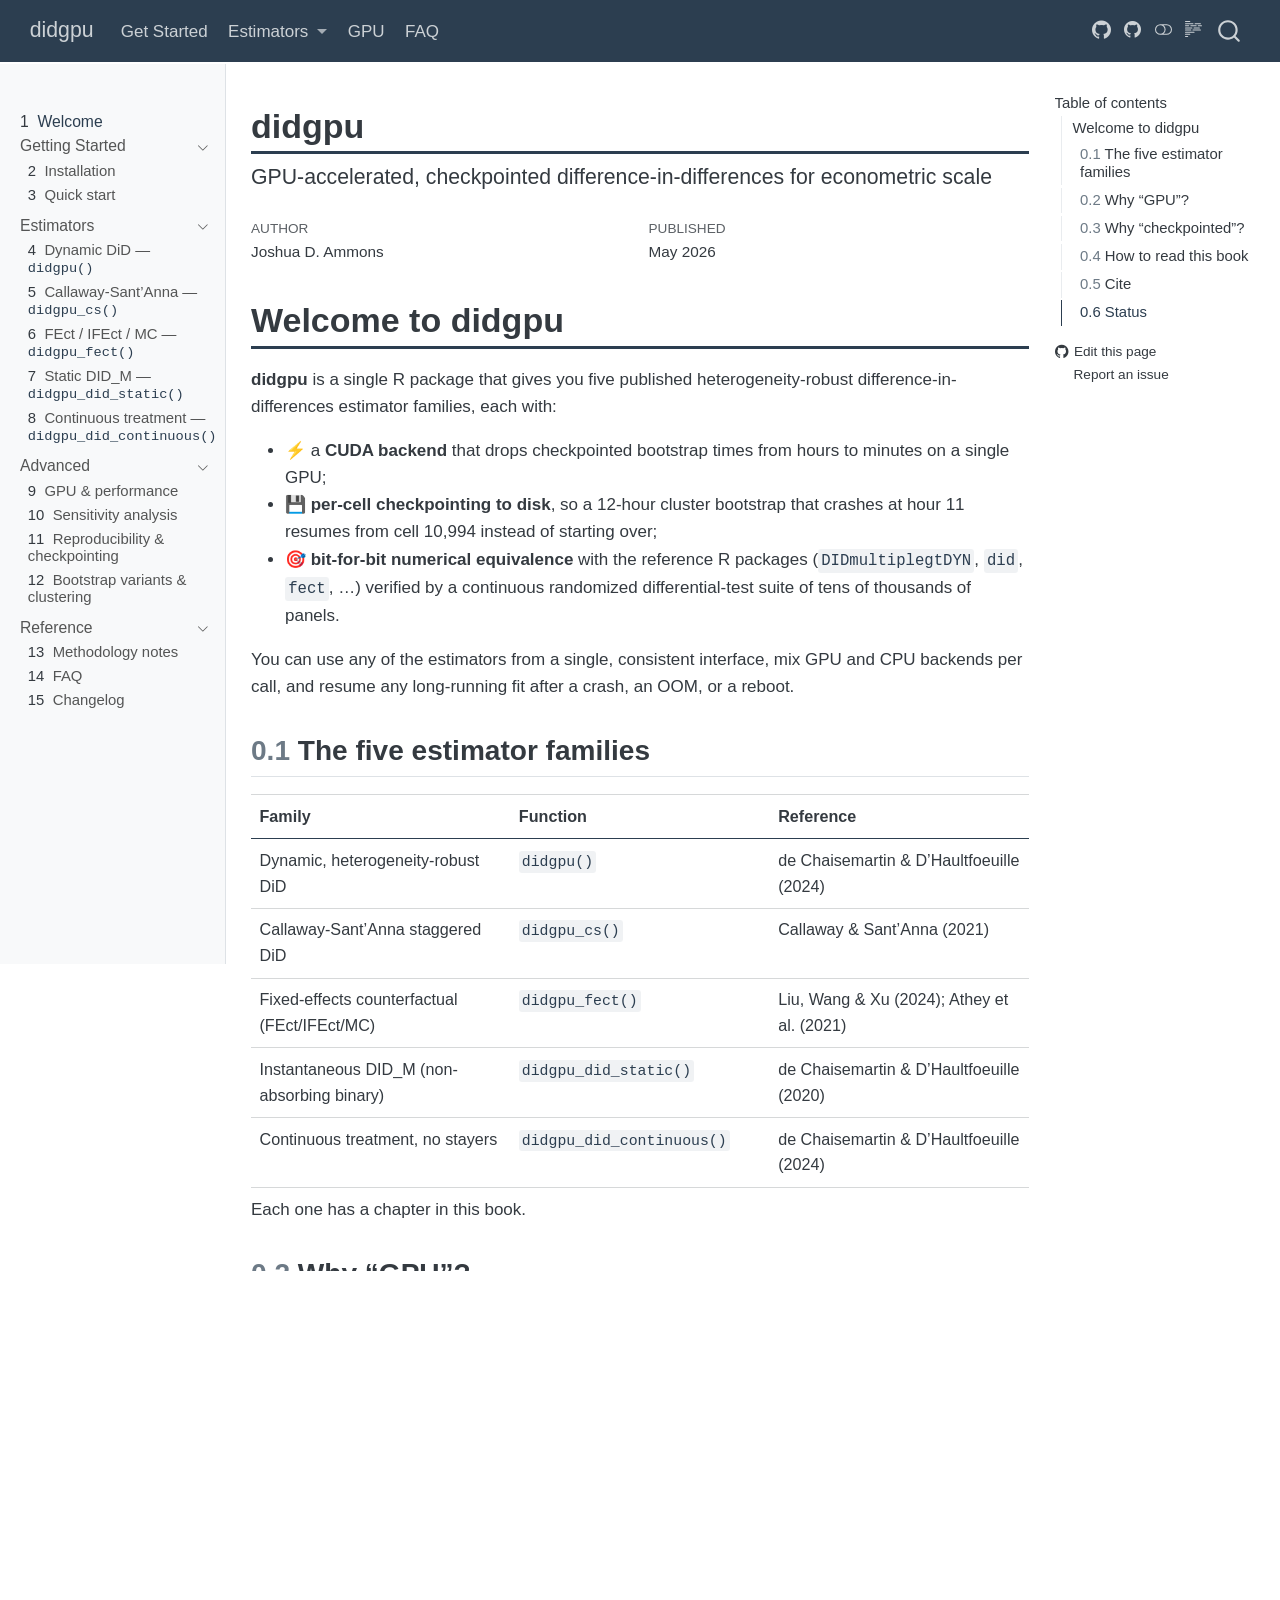
==== commit 59e44866: "Auto-render docs site [skip ci]" ====
--- a/docs/index.html
+++ b/docs/index.html
@@ -75,14 +75,14 @@
 <script src="site_libs/quarto-html/tippy.umd.min.js"></script>
 <script src="site_libs/quarto-html/anchor.min.js"></script>
 <link href="site_libs/quarto-html/tippy.css" rel="stylesheet">
-<link href="site_libs/quarto-html/quarto-syntax-highlighting-de63f62b328812d8e578a4d74e282472.css" rel="stylesheet" class="quarto-color-scheme" id="quarto-text-highlighting-styles">
-<link href="site_libs/quarto-html/quarto-syntax-highlighting-dark-6b6957c917596b414ec0b78690761e87.css" rel="stylesheet" class="quarto-color-scheme quarto-color-alternate" id="quarto-text-highlighting-styles">
-<link href="site_libs/quarto-html/quarto-syntax-highlighting-de63f62b328812d8e578a4d74e282472.css" rel="stylesheet" class="quarto-color-scheme-extra" id="quarto-text-highlighting-styles">
+<link href="site_libs/quarto-html/quarto-syntax-highlighting-31cb823a069fdaf454f4d3e38efd546a.css" rel="stylesheet" class="quarto-color-scheme" id="quarto-text-highlighting-styles">
+<link href="site_libs/quarto-html/quarto-syntax-highlighting-dark-ade7d03c17f22d7cbcaa6387c685beb8.css" rel="stylesheet" class="quarto-color-scheme quarto-color-alternate" id="quarto-text-highlighting-styles">
+<link href="site_libs/quarto-html/quarto-syntax-highlighting-31cb823a069fdaf454f4d3e38efd546a.css" rel="stylesheet" class="quarto-color-scheme-extra" id="quarto-text-highlighting-styles">
 <script src="site_libs/bootstrap/bootstrap.min.js"></script>
 <link href="site_libs/bootstrap/bootstrap-icons.css" rel="stylesheet">
-<link href="site_libs/bootstrap/bootstrap-d2393aa517941a07bd56fd3b20fec6b4.min.css" rel="stylesheet" append-hash="true" class="quarto-color-scheme" id="quarto-bootstrap" data-mode="light">
-<link href="site_libs/bootstrap/bootstrap-dark-2ee698635036270fb0d1d21acf80a2eb.min.css" rel="stylesheet" append-hash="true" class="quarto-color-scheme quarto-color-alternate" id="quarto-bootstrap" data-mode="light">
-<link href="site_libs/bootstrap/bootstrap-d2393aa517941a07bd56fd3b20fec6b4.min.css" rel="stylesheet" append-hash="true" class="quarto-color-scheme-extra" id="quarto-bootstrap" data-mode="light">
+<link href="site_libs/bootstrap/bootstrap-4257395e575bf34f6180e37031feeb58.min.css" rel="stylesheet" append-hash="true" class="quarto-color-scheme" id="quarto-bootstrap" data-mode="light">
+<link href="site_libs/bootstrap/bootstrap-dark-c8f64023d7f39d4602f6592e5401752c.min.css" rel="stylesheet" append-hash="true" class="quarto-color-scheme quarto-color-alternate" id="quarto-bootstrap" data-mode="dark">
+<link href="site_libs/bootstrap/bootstrap-4257395e575bf34f6180e37031feeb58.min.css" rel="stylesheet" append-hash="true" class="quarto-color-scheme-extra" id="quarto-bootstrap" data-mode="light">
 <script id="quarto-search-options" type="application/json">{
   "location": "navbar",
   "copy-button": false,
--- a/docs/site_libs/quarto-html/quarto-syntax-highlighting-31cb823a069fdaf454f4d3e38efd546a.css
+++ b/docs/site_libs/quarto-html/quarto-syntax-highlighting-31cb823a069fdaf454f4d3e38efd546a.css
@@ -0,0 +1,210 @@
+/* quarto syntax highlight colors */
+:root {
+  --quarto-hl-al-color: #ff5555;
+  --quarto-hl-an-color: #6a737d;
+  --quarto-hl-at-color: #d73a49;
+  --quarto-hl-bn-color: #005cc5;
+  --quarto-hl-bu-color: #d73a49;
+  --quarto-hl-ch-color: #032f62;
+  --quarto-hl-co-color: #6a737d;
+  --quarto-hl-cv-color: #6a737d;
+  --quarto-hl-cn-color: #005cc5;
+  --quarto-hl-cf-color: #d73a49;
+  --quarto-hl-dt-color: #d73a49;
+  --quarto-hl-dv-color: #005cc5;
+  --quarto-hl-do-color: #6a737d;
+  --quarto-hl-er-color: #ff5555;
+  --quarto-hl-ex-color: #d73a49;
+  --quarto-hl-fl-color: #005cc5;
+  --quarto-hl-fu-color: #6f42c1;
+  --quarto-hl-im-color: #032f62;
+  --quarto-hl-in-color: #6a737d;
+  --quarto-hl-kw-color: #d73a49;
+  --quarto-hl-op-color: #24292e;
+  --quarto-hl-pp-color: #d73a49;
+  --quarto-hl-re-color: #6a737d;
+  --quarto-hl-sc-color: #005cc5;
+  --quarto-hl-ss-color: #032f62;
+  --quarto-hl-st-color: #032f62;
+  --quarto-hl-va-color: #e36209;
+  --quarto-hl-vs-color: #032f62;
+  --quarto-hl-wa-color: #ff5555;
+}
+
+/* other quarto variables */
+:root {
+  --quarto-font-monospace: "JetBrains Mono", "Fira Code", "SF Mono", Consolas, monospace;
+}
+
+/* syntax highlight based on Pandoc's rules */
+pre > code.sourceCode > span {
+  color: #24292e;
+}
+
+code.sourceCode > span {
+  color: #24292e;
+}
+
+div.sourceCode,
+div.sourceCode pre.sourceCode {
+  color: #24292e;
+}
+
+/* Normal */
+code span {
+  color: #24292e;
+}
+
+/* Alert */
+code span.al {
+  font-weight: bold;
+  color: #ff5555;
+}
+
+/* Annotation */
+code span.an {
+  color: #6a737d;
+}
+
+/* Attribute */
+code span.at {
+  color: #d73a49;
+}
+
+/* BaseN */
+code span.bn {
+  color: #005cc5;
+}
+
+/* BuiltIn */
+code span.bu {
+  color: #d73a49;
+}
+
+/* ControlFlow */
+code span.cf {
+  color: #d73a49;
+}
+
+/* Char */
+code span.ch {
+  color: #032f62;
+}
+
+/* Constant */
+code span.cn {
+  color: #005cc5;
+}
+
+/* Comment */
+code span.co {
+  color: #6a737d;
+}
+
+/* CommentVar */
+code span.cv {
+  color: #6a737d;
+}
+
+/* Documentation */
+code span.do {
+  color: #6a737d;
+}
+
+/* DataType */
+code span.dt {
+  color: #d73a49;
+}
+
+/* DecVal */
+code span.dv {
+  color: #005cc5;
+}
+
+/* Error */
+code span.er {
+  color: #ff5555;
+  text-decoration: underline;
+}
+
+/* Extension */
+code span.ex {
+  font-weight: bold;
+  color: #d73a49;
+}
+
+/* Float */
+code span.fl {
+  color: #005cc5;
+}
+
+/* Function */
+code span.fu {
+  color: #6f42c1;
+}
+
+/* Import */
+code span.im {
+  color: #032f62;
+}
+
+/* Information */
+code span.in {
+  color: #6a737d;
+}
+
+/* Keyword */
+code span.kw {
+  color: #d73a49;
+}
+
+/* Operator */
+code span.op {
+  color: #24292e;
+}
+
+/* Preprocessor */
+code span.pp {
+  color: #d73a49;
+}
+
+/* RegionMarker */
+code span.re {
+  color: #6a737d;
+}
+
+/* SpecialChar */
+code span.sc {
+  color: #005cc5;
+}
+
+/* SpecialString */
+code span.ss {
+  color: #032f62;
+}
+
+/* String */
+code span.st {
+  color: #032f62;
+}
+
+/* Variable */
+code span.va {
+  color: #e36209;
+}
+
+/* VerbatimString */
+code span.vs {
+  color: #032f62;
+}
+
+/* Warning */
+code span.wa {
+  color: #ff5555;
+}
+
+.prevent-inlining {
+  content: "</";
+}
+
+/*# sourceMappingURL=51a77ab0cba16ca5662a0ffbdce73cd4.css.map */
--- a/docs/site_libs/quarto-html/quarto-syntax-highlighting-dark-ade7d03c17f22d7cbcaa6387c685beb8.css
+++ b/docs/site_libs/quarto-html/quarto-syntax-highlighting-dark-ade7d03c17f22d7cbcaa6387c685beb8.css
@@ -0,0 +1,210 @@
+/* quarto syntax highlight colors */
+:root {
+  --quarto-hl-al-color: #ff5555;
+  --quarto-hl-an-color: #6a737d;
+  --quarto-hl-at-color: #f97583;
+  --quarto-hl-bn-color: #79b8ff;
+  --quarto-hl-bu-color: #f97583;
+  --quarto-hl-ch-color: #9ecbff;
+  --quarto-hl-co-color: #6a737d;
+  --quarto-hl-cv-color: #6a737d;
+  --quarto-hl-cn-color: #79b8ff;
+  --quarto-hl-cf-color: #f97583;
+  --quarto-hl-dt-color: #f97583;
+  --quarto-hl-dv-color: #79b8ff;
+  --quarto-hl-do-color: #6a737d;
+  --quarto-hl-er-color: #ff5555;
+  --quarto-hl-ex-color: #f97583;
+  --quarto-hl-fl-color: #79b8ff;
+  --quarto-hl-fu-color: #b392f0;
+  --quarto-hl-im-color: #9ecbff;
+  --quarto-hl-in-color: #6a737d;
+  --quarto-hl-kw-color: #f97583;
+  --quarto-hl-op-color: #e1e4e8;
+  --quarto-hl-pp-color: #f97583;
+  --quarto-hl-re-color: #6a737d;
+  --quarto-hl-sc-color: #79b8ff;
+  --quarto-hl-ss-color: #9ecbff;
+  --quarto-hl-st-color: #9ecbff;
+  --quarto-hl-va-color: #ffab70;
+  --quarto-hl-vs-color: #9ecbff;
+  --quarto-hl-wa-color: #ff5555;
+}
+
+/* other quarto variables */
+:root {
+  --quarto-font-monospace: "JetBrains Mono", "Fira Code", "SF Mono", Consolas, monospace;
+}
+
+/* syntax highlight based on Pandoc's rules */
+pre > code.sourceCode > span {
+  color: #e1e4e8;
+}
+
+code.sourceCode > span {
+  color: #e1e4e8;
+}
+
+div.sourceCode,
+div.sourceCode pre.sourceCode {
+  color: #e1e4e8;
+}
+
+/* Normal */
+code span {
+  color: #e1e4e8;
+}
+
+/* Alert */
+code span.al {
+  font-weight: bold;
+  color: #ff5555;
+}
+
+/* Annotation */
+code span.an {
+  color: #6a737d;
+}
+
+/* Attribute */
+code span.at {
+  color: #f97583;
+}
+
+/* BaseN */
+code span.bn {
+  color: #79b8ff;
+}
+
+/* BuiltIn */
+code span.bu {
+  color: #f97583;
+}
+
+/* ControlFlow */
+code span.cf {
+  color: #f97583;
+}
+
+/* Char */
+code span.ch {
+  color: #9ecbff;
+}
+
+/* Constant */
+code span.cn {
+  color: #79b8ff;
+}
+
+/* Comment */
+code span.co {
+  color: #6a737d;
+}
+
+/* CommentVar */
+code span.cv {
+  color: #6a737d;
+}
+
+/* Documentation */
+code span.do {
+  color: #6a737d;
+}
+
+/* DataType */
+code span.dt {
+  color: #f97583;
+}
+
+/* DecVal */
+code span.dv {
+  color: #79b8ff;
+}
+
+/* Error */
+code span.er {
+  color: #ff5555;
+  text-decoration: underline;
+}
+
+/* Extension */
+code span.ex {
+  font-weight: bold;
+  color: #f97583;
+}
+
+/* Float */
+code span.fl {
+  color: #79b8ff;
+}
+
+/* Function */
+code span.fu {
+  color: #b392f0;
+}
+
+/* Import */
+code span.im {
+  color: #9ecbff;
+}
+
+/* Information */
+code span.in {
+  color: #6a737d;
+}
+
+/* Keyword */
+code span.kw {
+  color: #f97583;
+}
+
+/* Operator */
+code span.op {
+  color: #e1e4e8;
+}
+
+/* Preprocessor */
+code span.pp {
+  color: #f97583;
+}
+
+/* RegionMarker */
+code span.re {
+  color: #6a737d;
+}
+
+/* SpecialChar */
+code span.sc {
+  color: #79b8ff;
+}
+
+/* SpecialString */
+code span.ss {
+  color: #9ecbff;
+}
+
+/* String */
+code span.st {
+  color: #9ecbff;
+}
+
+/* Variable */
+code span.va {
+  color: #ffab70;
+}
+
+/* VerbatimString */
+code span.vs {
+  color: #9ecbff;
+}
+
+/* Warning */
+code span.wa {
+  color: #ff5555;
+}
+
+.prevent-inlining {
+  content: "</";
+}
+
+/*# sourceMappingURL=9848a32217b14543bb0e4d02cdb128c6.css.map */
--- a/docs/site_libs/quarto-html/quarto-syntax-highlighting-31cb823a069fdaf454f4d3e38efd546a.css
+++ b/docs/site_libs/quarto-html/quarto-syntax-highlighting-31cb823a069fdaf454f4d3e38efd546a.css
@@ -0,0 +1,210 @@
+/* quarto syntax highlight colors */
+:root {
+  --quarto-hl-al-color: #ff5555;
+  --quarto-hl-an-color: #6a737d;
+  --quarto-hl-at-color: #d73a49;
+  --quarto-hl-bn-color: #005cc5;
+  --quarto-hl-bu-color: #d73a49;
+  --quarto-hl-ch-color: #032f62;
+  --quarto-hl-co-color: #6a737d;
+  --quarto-hl-cv-color: #6a737d;
+  --quarto-hl-cn-color: #005cc5;
+  --quarto-hl-cf-color: #d73a49;
+  --quarto-hl-dt-color: #d73a49;
+  --quarto-hl-dv-color: #005cc5;
+  --quarto-hl-do-color: #6a737d;
+  --quarto-hl-er-color: #ff5555;
+  --quarto-hl-ex-color: #d73a49;
+  --quarto-hl-fl-color: #005cc5;
+  --quarto-hl-fu-color: #6f42c1;
+  --quarto-hl-im-color: #032f62;
+  --quarto-hl-in-color: #6a737d;
+  --quarto-hl-kw-color: #d73a49;
+  --quarto-hl-op-color: #24292e;
+  --quarto-hl-pp-color: #d73a49;
+  --quarto-hl-re-color: #6a737d;
+  --quarto-hl-sc-color: #005cc5;
+  --quarto-hl-ss-color: #032f62;
+  --quarto-hl-st-color: #032f62;
+  --quarto-hl-va-color: #e36209;
+  --quarto-hl-vs-color: #032f62;
+  --quarto-hl-wa-color: #ff5555;
+}
+
+/* other quarto variables */
+:root {
+  --quarto-font-monospace: "JetBrains Mono", "Fira Code", "SF Mono", Consolas, monospace;
+}
+
+/* syntax highlight based on Pandoc's rules */
+pre > code.sourceCode > span {
+  color: #24292e;
+}
+
+code.sourceCode > span {
+  color: #24292e;
+}
+
+div.sourceCode,
+div.sourceCode pre.sourceCode {
+  color: #24292e;
+}
+
+/* Normal */
+code span {
+  color: #24292e;
+}
+
+/* Alert */
+code span.al {
+  font-weight: bold;
+  color: #ff5555;
+}
+
+/* Annotation */
+code span.an {
+  color: #6a737d;
+}
+
+/* Attribute */
+code span.at {
+  color: #d73a49;
+}
+
+/* BaseN */
+code span.bn {
+  color: #005cc5;
+}
+
+/* BuiltIn */
+code span.bu {
+  color: #d73a49;
+}
+
+/* ControlFlow */
+code span.cf {
+  color: #d73a49;
+}
+
+/* Char */
+code span.ch {
+  color: #032f62;
+}
+
+/* Constant */
+code span.cn {
+  color: #005cc5;
+}
+
+/* Comment */
+code span.co {
+  color: #6a737d;
+}
+
+/* CommentVar */
+code span.cv {
+  color: #6a737d;
+}
+
+/* Documentation */
+code span.do {
+  color: #6a737d;
+}
+
+/* DataType */
+code span.dt {
+  color: #d73a49;
+}
+
+/* DecVal */
+code span.dv {
+  color: #005cc5;
+}
+
+/* Error */
+code span.er {
+  color: #ff5555;
+  text-decoration: underline;
+}
+
+/* Extension */
+code span.ex {
+  font-weight: bold;
+  color: #d73a49;
+}
+
+/* Float */
+code span.fl {
+  color: #005cc5;
+}
+
+/* Function */
+code span.fu {
+  color: #6f42c1;
+}
+
+/* Import */
+code span.im {
+  color: #032f62;
+}
+
+/* Information */
+code span.in {
+  color: #6a737d;
+}
+
+/* Keyword */
+code span.kw {
+  color: #d73a49;
+}
+
+/* Operator */
+code span.op {
+  color: #24292e;
+}
+
+/* Preprocessor */
+code span.pp {
+  color: #d73a49;
+}
+
+/* RegionMarker */
+code span.re {
+  color: #6a737d;
+}
+
+/* SpecialChar */
+code span.sc {
+  color: #005cc5;
+}
+
+/* SpecialString */
+code span.ss {
+  color: #032f62;
+}
+
+/* String */
+code span.st {
+  color: #032f62;
+}
+
+/* Variable */
+code span.va {
+  color: #e36209;
+}
+
+/* VerbatimString */
+code span.vs {
+  color: #032f62;
+}
+
+/* Warning */
+code span.wa {
+  color: #ff5555;
+}
+
+.prevent-inlining {
+  content: "</";
+}
+
+/*# sourceMappingURL=51a77ab0cba16ca5662a0ffbdce73cd4.css.map */
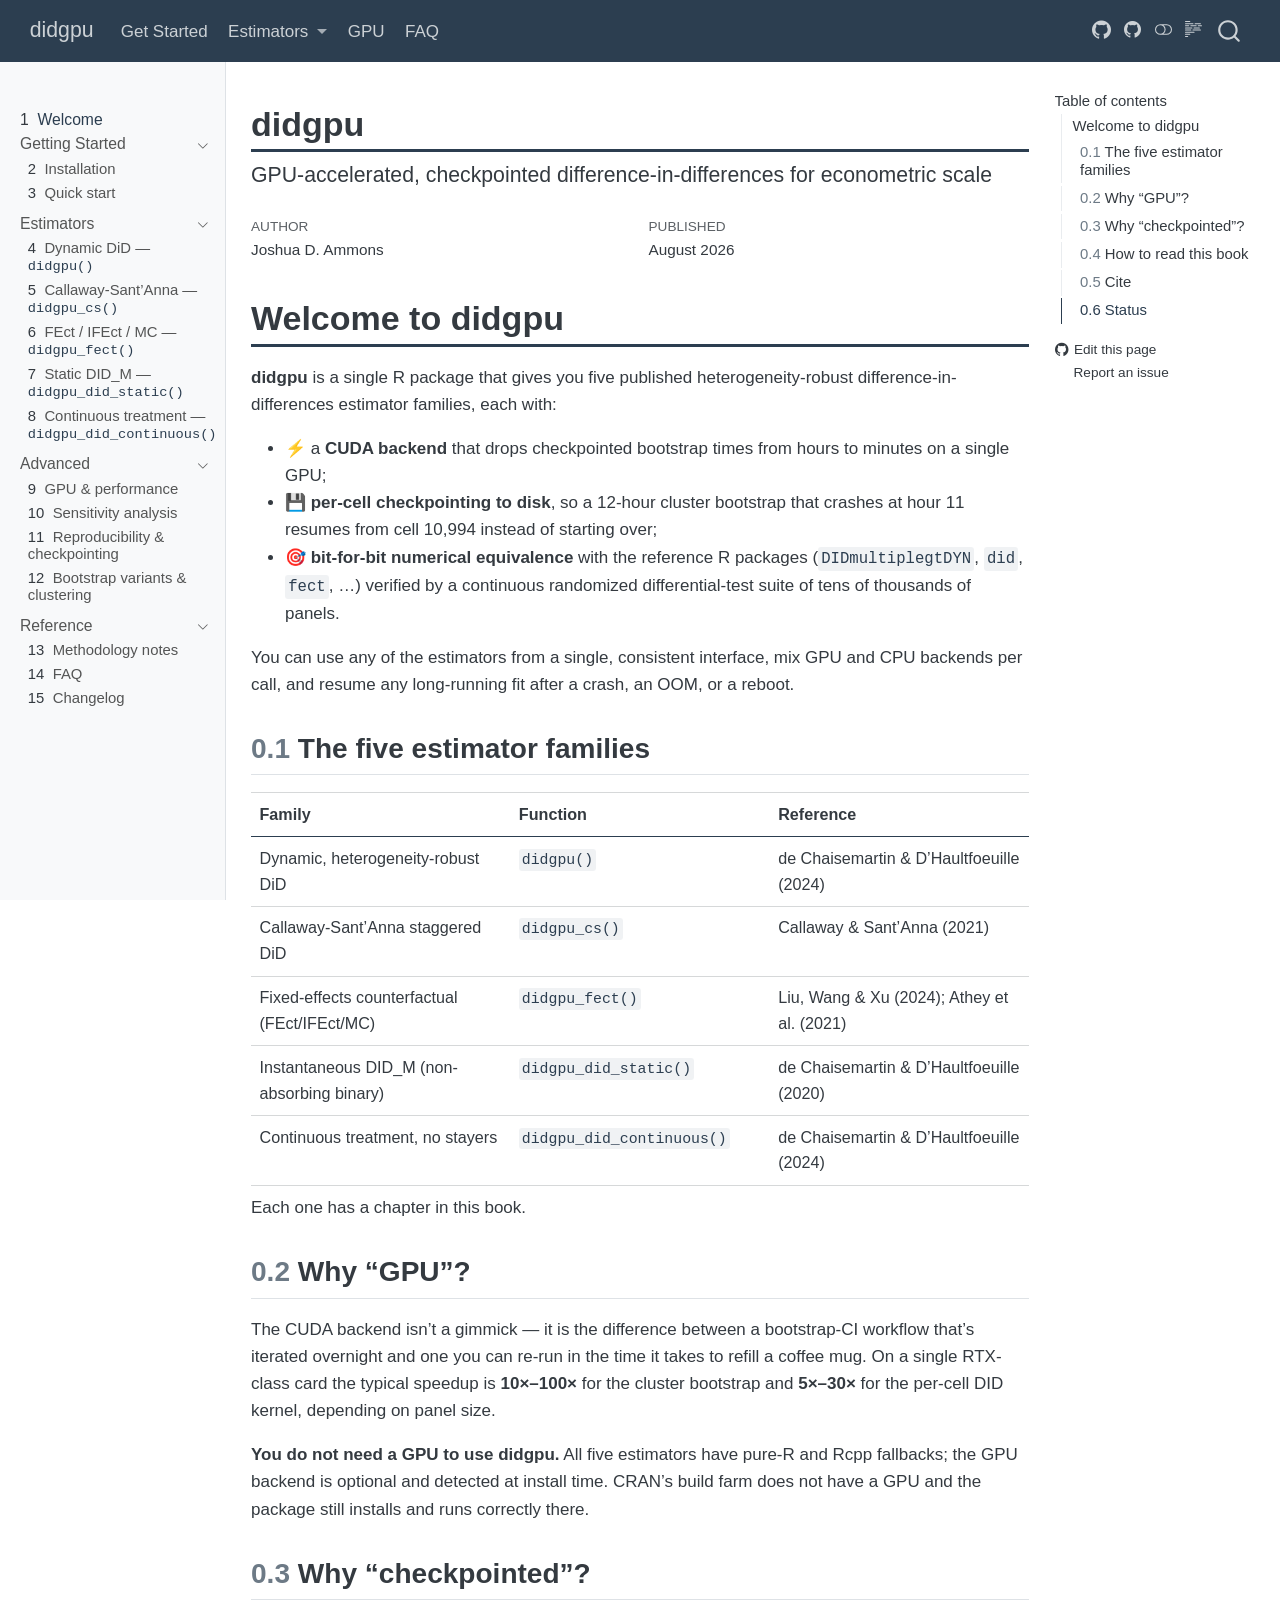
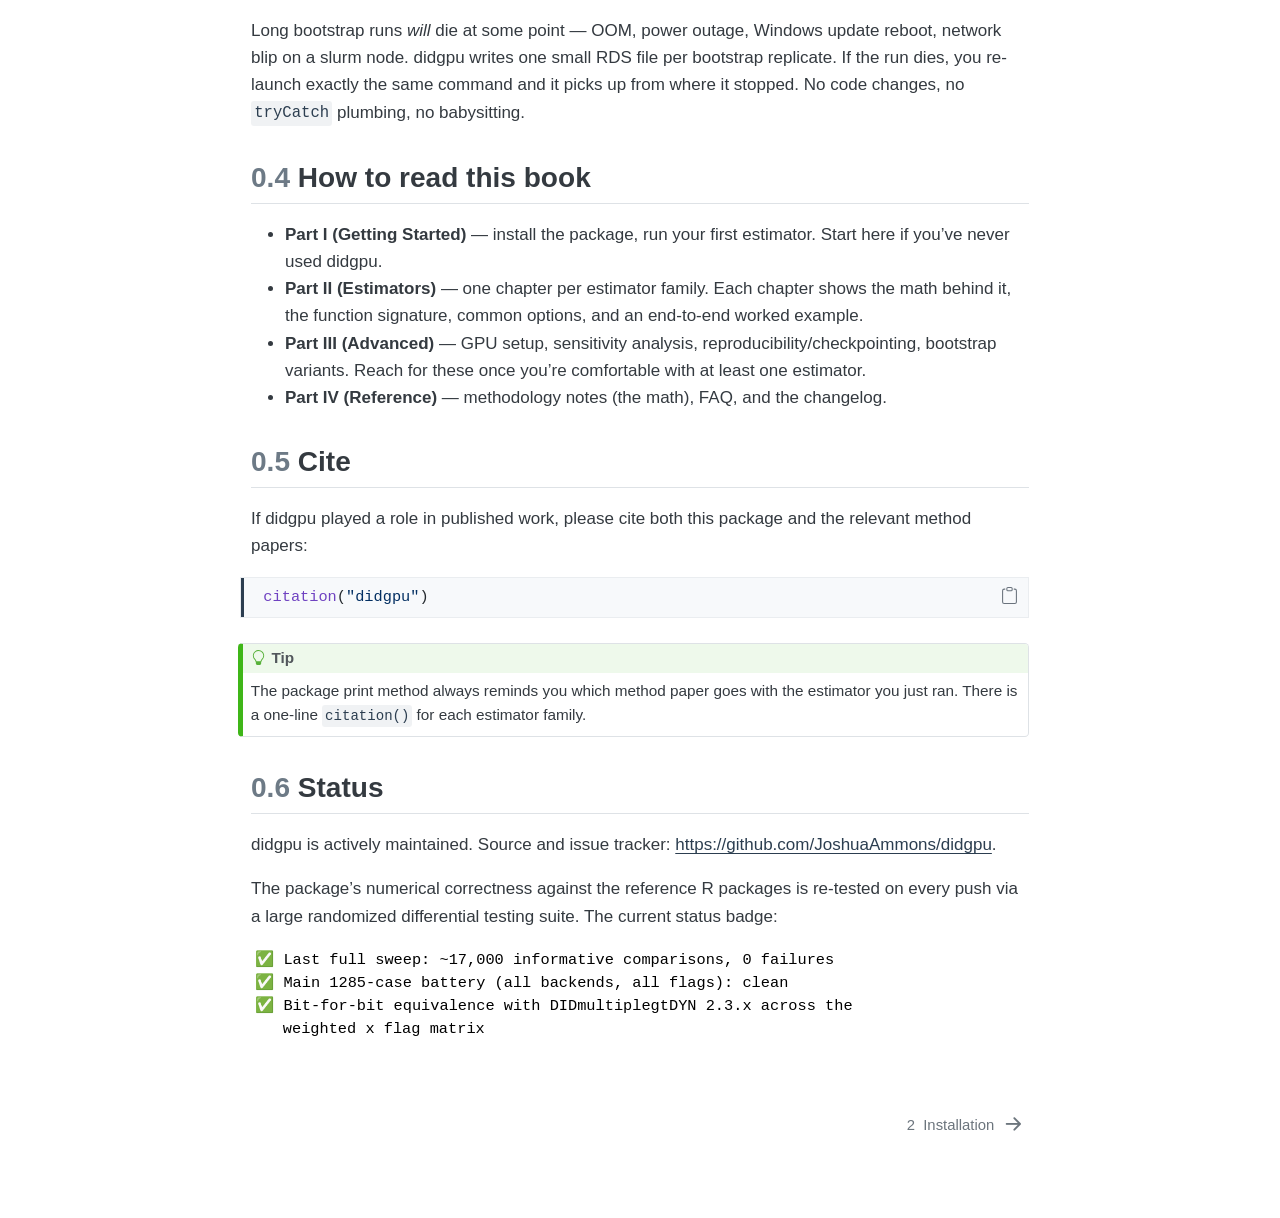
==== commit f0297119: "Auto-render docs site [skip ci]" ====
--- a/docs/index.html
+++ b/docs/index.html
@@ -2,7 +2,7 @@
 <html xmlns="http://www.w3.org/1999/xhtml" lang="en" xml:lang="en"><head>
 
 <meta charset="utf-8">
-<meta name="generator" content="quarto-1.9.38">
+<meta name="generator" content="quarto-1.10.18">
 
 <meta name="viewport" content="width=device-width, initial-scale=1.0, user-scalable=yes">
 
@@ -13,10 +13,13 @@
 /* Default styles provided by pandoc.
 ** See https://pandoc.org/MANUAL.html#variables-for-html for config info.
 */
-code{white-space: pre-wrap;}
 span.smallcaps{font-variant: small-caps;}
-div.columns{display: flex; gap: min(4vw, 1.5em);}
-div.column{flex: auto; overflow-x: auto;}
+div.columns{display: flex; gap: 1.5em;}
+div.column{flex: auto;}
+@media screen {
+div.columns{gap: min(4vw, 1.5em);}
+div.column{overflow-x: auto;}
+}
 div.hanging-indent{margin-left: 1.5em; text-indent: -1.5em;}
 ul.task-list{list-style: none;}
 ul.task-list li input[type="checkbox"] {
@@ -75,14 +78,14 @@
 <script src="site_libs/quarto-html/tippy.umd.min.js"></script>
 <script src="site_libs/quarto-html/anchor.min.js"></script>
 <link href="site_libs/quarto-html/tippy.css" rel="stylesheet">
-<link href="site_libs/quarto-html/quarto-syntax-highlighting-31cb823a069fdaf454f4d3e38efd546a.css" rel="stylesheet" class="quarto-color-scheme" id="quarto-text-highlighting-styles">
-<link href="site_libs/quarto-html/quarto-syntax-highlighting-dark-ade7d03c17f22d7cbcaa6387c685beb8.css" rel="stylesheet" class="quarto-color-scheme quarto-color-alternate" id="quarto-text-highlighting-styles">
-<link href="site_libs/quarto-html/quarto-syntax-highlighting-31cb823a069fdaf454f4d3e38efd546a.css" rel="stylesheet" class="quarto-color-scheme-extra" id="quarto-text-highlighting-styles">
+<link href="site_libs/quarto-html/quarto-syntax-highlighting-d64cad229ae5e9b03e304a785e905439.css" rel="stylesheet" class="quarto-color-scheme" id="quarto-text-highlighting-styles">
+<link href="site_libs/quarto-html/quarto-syntax-highlighting-dark-c86cab0608ea882fe01ef336a8aac08f.css" rel="stylesheet" class="quarto-color-scheme quarto-color-alternate" id="quarto-text-highlighting-styles">
+<link href="site_libs/quarto-html/quarto-syntax-highlighting-d64cad229ae5e9b03e304a785e905439.css" rel="stylesheet" class="quarto-color-scheme-extra" id="quarto-text-highlighting-styles">
 <script src="site_libs/bootstrap/bootstrap.min.js"></script>
 <link href="site_libs/bootstrap/bootstrap-icons.css" rel="stylesheet">
-<link href="site_libs/bootstrap/bootstrap-4257395e575bf34f6180e37031feeb58.min.css" rel="stylesheet" append-hash="true" class="quarto-color-scheme" id="quarto-bootstrap" data-mode="light">
-<link href="site_libs/bootstrap/bootstrap-dark-c8f64023d7f39d4602f6592e5401752c.min.css" rel="stylesheet" append-hash="true" class="quarto-color-scheme quarto-color-alternate" id="quarto-bootstrap" data-mode="dark">
-<link href="site_libs/bootstrap/bootstrap-4257395e575bf34f6180e37031feeb58.min.css" rel="stylesheet" append-hash="true" class="quarto-color-scheme-extra" id="quarto-bootstrap" data-mode="light">
+<link href="site_libs/bootstrap/bootstrap-67ed2d6000758ff64693936f0426fbc1.min.css" rel="stylesheet" append-hash="true" class="quarto-color-scheme" id="quarto-bootstrap" data-mode="light">
+<link href="site_libs/bootstrap/bootstrap-dark-ca6fc6d19f54fb7156b26f550a299d55.min.css" rel="stylesheet" append-hash="true" class="quarto-color-scheme quarto-color-alternate" id="quarto-bootstrap" data-mode="dark">
+<link href="site_libs/bootstrap/bootstrap-67ed2d6000758ff64693936f0426fbc1.min.css" rel="stylesheet" append-hash="true" class="quarto-color-scheme-extra" id="quarto-bootstrap" data-mode="light">
 <script id="quarto-search-options" type="application/json">{
   "location": "navbar",
   "copy-button": false,
@@ -550,7 +553,7 @@
     <div>
     <div class="quarto-title-meta-heading">Published</div>
     <div class="quarto-title-meta-contents">
-      <p class="date">May 2026</p>
+      <p class="date">August 2026</p>
     </div>
   </div>
   
--- a/docs/site_libs/quarto-html/quarto-syntax-highlighting-d64cad229ae5e9b03e304a785e905439.css
+++ b/docs/site_libs/quarto-html/quarto-syntax-highlighting-d64cad229ae5e9b03e304a785e905439.css
@@ -0,0 +1,210 @@
+/* quarto syntax highlight colors */
+:root {
+  --quarto-hl-al-color: #ff5555;
+  --quarto-hl-an-color: #6a737d;
+  --quarto-hl-at-color: #d73a49;
+  --quarto-hl-bn-color: #005cc5;
+  --quarto-hl-bu-color: #d73a49;
+  --quarto-hl-ch-color: #032f62;
+  --quarto-hl-co-color: #6a737d;
+  --quarto-hl-cv-color: #6a737d;
+  --quarto-hl-cn-color: #005cc5;
+  --quarto-hl-cf-color: #d73a49;
+  --quarto-hl-dt-color: #d73a49;
+  --quarto-hl-dv-color: #005cc5;
+  --quarto-hl-do-color: #6a737d;
+  --quarto-hl-er-color: #ff5555;
+  --quarto-hl-ex-color: #d73a49;
+  --quarto-hl-fl-color: #005cc5;
+  --quarto-hl-fu-color: #6f42c1;
+  --quarto-hl-im-color: #032f62;
+  --quarto-hl-in-color: #6a737d;
+  --quarto-hl-kw-color: #d73a49;
+  --quarto-hl-op-color: #24292e;
+  --quarto-hl-pp-color: #d73a49;
+  --quarto-hl-re-color: #6a737d;
+  --quarto-hl-sc-color: #005cc5;
+  --quarto-hl-ss-color: #032f62;
+  --quarto-hl-st-color: #032f62;
+  --quarto-hl-va-color: #e36209;
+  --quarto-hl-vs-color: #032f62;
+  --quarto-hl-wa-color: #ff5555;
+}
+
+/* other quarto variables */
+:root {
+  --quarto-font-monospace: "JetBrains Mono", "Fira Code", "SF Mono", Consolas, monospace;
+}
+
+/* syntax highlight based on Pandoc's rules */
+pre > code.sourceCode > span {
+  color: #24292e;
+}
+
+code.sourceCode > span {
+  color: #24292e;
+}
+
+div.sourceCode,
+div.sourceCode pre.sourceCode {
+  color: #24292e;
+}
+
+/* Normal */
+code span {
+  color: #24292e;
+}
+
+/* Alert */
+code span.al {
+  font-weight: bold;
+  color: #ff5555;
+}
+
+/* Annotation */
+code span.an {
+  color: #6a737d;
+}
+
+/* Attribute */
+code span.at {
+  color: #d73a49;
+}
+
+/* BaseN */
+code span.bn {
+  color: #005cc5;
+}
+
+/* BuiltIn */
+code span.bu {
+  color: #d73a49;
+}
+
+/* ControlFlow */
+code span.cf {
+  color: #d73a49;
+}
+
+/* Char */
+code span.ch {
+  color: #032f62;
+}
+
+/* Constant */
+code span.cn {
+  color: #005cc5;
+}
+
+/* Comment */
+code span.co {
+  color: #6a737d;
+}
+
+/* CommentVar */
+code span.cv {
+  color: #6a737d;
+}
+
+/* Documentation */
+code span.do {
+  color: #6a737d;
+}
+
+/* DataType */
+code span.dt {
+  color: #d73a49;
+}
+
+/* DecVal */
+code span.dv {
+  color: #005cc5;
+}
+
+/* Error */
+code span.er {
+  color: #ff5555;
+  text-decoration: underline;
+}
+
+/* Extension */
+code span.ex {
+  font-weight: bold;
+  color: #d73a49;
+}
+
+/* Float */
+code span.fl {
+  color: #005cc5;
+}
+
+/* Function */
+code span.fu {
+  color: #6f42c1;
+}
+
+/* Import */
+code span.im {
+  color: #032f62;
+}
+
+/* Information */
+code span.in {
+  color: #6a737d;
+}
+
+/* Keyword */
+code span.kw {
+  color: #d73a49;
+}
+
+/* Operator */
+code span.op {
+  color: #24292e;
+}
+
+/* Preprocessor */
+code span.pp {
+  color: #d73a49;
+}
+
+/* RegionMarker */
+code span.re {
+  color: #6a737d;
+}
+
+/* SpecialChar */
+code span.sc {
+  color: #005cc5;
+}
+
+/* SpecialString */
+code span.ss {
+  color: #032f62;
+}
+
+/* String */
+code span.st {
+  color: #032f62;
+}
+
+/* Variable */
+code span.va {
+  color: #e36209;
+}
+
+/* VerbatimString */
+code span.vs {
+  color: #032f62;
+}
+
+/* Warning */
+code span.wa {
+  color: #ff5555;
+}
+
+.prevent-inlining {
+  content: "</";
+}
+
+/*# sourceMappingURL=c179e536a5d15b174aaec0a88218e86e.css.map */
--- a/docs/site_libs/quarto-html/quarto-syntax-highlighting-dark-c86cab0608ea882fe01ef336a8aac08f.css
+++ b/docs/site_libs/quarto-html/quarto-syntax-highlighting-dark-c86cab0608ea882fe01ef336a8aac08f.css
@@ -0,0 +1,210 @@
+/* quarto syntax highlight colors */
+:root {
+  --quarto-hl-al-color: #ff5555;
+  --quarto-hl-an-color: #6a737d;
+  --quarto-hl-at-color: #f97583;
+  --quarto-hl-bn-color: #79b8ff;
+  --quarto-hl-bu-color: #f97583;
+  --quarto-hl-ch-color: #9ecbff;
+  --quarto-hl-co-color: #6a737d;
+  --quarto-hl-cv-color: #6a737d;
+  --quarto-hl-cn-color: #79b8ff;
+  --quarto-hl-cf-color: #f97583;
+  --quarto-hl-dt-color: #f97583;
+  --quarto-hl-dv-color: #79b8ff;
+  --quarto-hl-do-color: #6a737d;
+  --quarto-hl-er-color: #ff5555;
+  --quarto-hl-ex-color: #f97583;
+  --quarto-hl-fl-color: #79b8ff;
+  --quarto-hl-fu-color: #b392f0;
+  --quarto-hl-im-color: #9ecbff;
+  --quarto-hl-in-color: #6a737d;
+  --quarto-hl-kw-color: #f97583;
+  --quarto-hl-op-color: #e1e4e8;
+  --quarto-hl-pp-color: #f97583;
+  --quarto-hl-re-color: #6a737d;
+  --quarto-hl-sc-color: #79b8ff;
+  --quarto-hl-ss-color: #9ecbff;
+  --quarto-hl-st-color: #9ecbff;
+  --quarto-hl-va-color: #ffab70;
+  --quarto-hl-vs-color: #9ecbff;
+  --quarto-hl-wa-color: #ff5555;
+}
+
+/* other quarto variables */
+:root {
+  --quarto-font-monospace: "JetBrains Mono", "Fira Code", "SF Mono", Consolas, monospace;
+}
+
+/* syntax highlight based on Pandoc's rules */
+pre > code.sourceCode > span {
+  color: #e1e4e8;
+}
+
+code.sourceCode > span {
+  color: #e1e4e8;
+}
+
+div.sourceCode,
+div.sourceCode pre.sourceCode {
+  color: #e1e4e8;
+}
+
+/* Normal */
+code span {
+  color: #e1e4e8;
+}
+
+/* Alert */
+code span.al {
+  font-weight: bold;
+  color: #ff5555;
+}
+
+/* Annotation */
+code span.an {
+  color: #6a737d;
+}
+
+/* Attribute */
+code span.at {
+  color: #f97583;
+}
+
+/* BaseN */
+code span.bn {
+  color: #79b8ff;
+}
+
+/* BuiltIn */
+code span.bu {
+  color: #f97583;
+}
+
+/* ControlFlow */
+code span.cf {
+  color: #f97583;
+}
+
+/* Char */
+code span.ch {
+  color: #9ecbff;
+}
+
+/* Constant */
+code span.cn {
+  color: #79b8ff;
+}
+
+/* Comment */
+code span.co {
+  color: #6a737d;
+}
+
+/* CommentVar */
+code span.cv {
+  color: #6a737d;
+}
+
+/* Documentation */
+code span.do {
+  color: #6a737d;
+}
+
+/* DataType */
+code span.dt {
+  color: #f97583;
+}
+
+/* DecVal */
+code span.dv {
+  color: #79b8ff;
+}
+
+/* Error */
+code span.er {
+  color: #ff5555;
+  text-decoration: underline;
+}
+
+/* Extension */
+code span.ex {
+  font-weight: bold;
+  color: #f97583;
+}
+
+/* Float */
+code span.fl {
+  color: #79b8ff;
+}
+
+/* Function */
+code span.fu {
+  color: #b392f0;
+}
+
+/* Import */
+code span.im {
+  color: #9ecbff;
+}
+
+/* Information */
+code span.in {
+  color: #6a737d;
+}
+
+/* Keyword */
+code span.kw {
+  color: #f97583;
+}
+
+/* Operator */
+code span.op {
+  color: #e1e4e8;
+}
+
+/* Preprocessor */
+code span.pp {
+  color: #f97583;
+}
+
+/* RegionMarker */
+code span.re {
+  color: #6a737d;
+}
+
+/* SpecialChar */
+code span.sc {
+  color: #79b8ff;
+}
+
+/* SpecialString */
+code span.ss {
+  color: #9ecbff;
+}
+
+/* String */
+code span.st {
+  color: #9ecbff;
+}
+
+/* Variable */
+code span.va {
+  color: #ffab70;
+}
+
+/* VerbatimString */
+code span.vs {
+  color: #9ecbff;
+}
+
+/* Warning */
+code span.wa {
+  color: #ff5555;
+}
+
+.prevent-inlining {
+  content: "</";
+}
+
+/*# sourceMappingURL=2a83541422694c499633982049c8f56b.css.map */
--- a/docs/site_libs/quarto-html/quarto-syntax-highlighting-d64cad229ae5e9b03e304a785e905439.css
+++ b/docs/site_libs/quarto-html/quarto-syntax-highlighting-d64cad229ae5e9b03e304a785e905439.css
@@ -0,0 +1,210 @@
+/* quarto syntax highlight colors */
+:root {
+  --quarto-hl-al-color: #ff5555;
+  --quarto-hl-an-color: #6a737d;
+  --quarto-hl-at-color: #d73a49;
+  --quarto-hl-bn-color: #005cc5;
+  --quarto-hl-bu-color: #d73a49;
+  --quarto-hl-ch-color: #032f62;
+  --quarto-hl-co-color: #6a737d;
+  --quarto-hl-cv-color: #6a737d;
+  --quarto-hl-cn-color: #005cc5;
+  --quarto-hl-cf-color: #d73a49;
+  --quarto-hl-dt-color: #d73a49;
+  --quarto-hl-dv-color: #005cc5;
+  --quarto-hl-do-color: #6a737d;
+  --quarto-hl-er-color: #ff5555;
+  --quarto-hl-ex-color: #d73a49;
+  --quarto-hl-fl-color: #005cc5;
+  --quarto-hl-fu-color: #6f42c1;
+  --quarto-hl-im-color: #032f62;
+  --quarto-hl-in-color: #6a737d;
+  --quarto-hl-kw-color: #d73a49;
+  --quarto-hl-op-color: #24292e;
+  --quarto-hl-pp-color: #d73a49;
+  --quarto-hl-re-color: #6a737d;
+  --quarto-hl-sc-color: #005cc5;
+  --quarto-hl-ss-color: #032f62;
+  --quarto-hl-st-color: #032f62;
+  --quarto-hl-va-color: #e36209;
+  --quarto-hl-vs-color: #032f62;
+  --quarto-hl-wa-color: #ff5555;
+}
+
+/* other quarto variables */
+:root {
+  --quarto-font-monospace: "JetBrains Mono", "Fira Code", "SF Mono", Consolas, monospace;
+}
+
+/* syntax highlight based on Pandoc's rules */
+pre > code.sourceCode > span {
+  color: #24292e;
+}
+
+code.sourceCode > span {
+  color: #24292e;
+}
+
+div.sourceCode,
+div.sourceCode pre.sourceCode {
+  color: #24292e;
+}
+
+/* Normal */
+code span {
+  color: #24292e;
+}
+
+/* Alert */
+code span.al {
+  font-weight: bold;
+  color: #ff5555;
+}
+
+/* Annotation */
+code span.an {
+  color: #6a737d;
+}
+
+/* Attribute */
+code span.at {
+  color: #d73a49;
+}
+
+/* BaseN */
+code span.bn {
+  color: #005cc5;
+}
+
+/* BuiltIn */
+code span.bu {
+  color: #d73a49;
+}
+
+/* ControlFlow */
+code span.cf {
+  color: #d73a49;
+}
+
+/* Char */
+code span.ch {
+  color: #032f62;
+}
+
+/* Constant */
+code span.cn {
+  color: #005cc5;
+}
+
+/* Comment */
+code span.co {
+  color: #6a737d;
+}
+
+/* CommentVar */
+code span.cv {
+  color: #6a737d;
+}
+
+/* Documentation */
+code span.do {
+  color: #6a737d;
+}
+
+/* DataType */
+code span.dt {
+  color: #d73a49;
+}
+
+/* DecVal */
+code span.dv {
+  color: #005cc5;
+}
+
+/* Error */
+code span.er {
+  color: #ff5555;
+  text-decoration: underline;
+}
+
+/* Extension */
+code span.ex {
+  font-weight: bold;
+  color: #d73a49;
+}
+
+/* Float */
+code span.fl {
+  color: #005cc5;
+}
+
+/* Function */
+code span.fu {
+  color: #6f42c1;
+}
+
+/* Import */
+code span.im {
+  color: #032f62;
+}
+
+/* Information */
+code span.in {
+  color: #6a737d;
+}
+
+/* Keyword */
+code span.kw {
+  color: #d73a49;
+}
+
+/* Operator */
+code span.op {
+  color: #24292e;
+}
+
+/* Preprocessor */
+code span.pp {
+  color: #d73a49;
+}
+
+/* RegionMarker */
+code span.re {
+  color: #6a737d;
+}
+
+/* SpecialChar */
+code span.sc {
+  color: #005cc5;
+}
+
+/* SpecialString */
+code span.ss {
+  color: #032f62;
+}
+
+/* String */
+code span.st {
+  color: #032f62;
+}
+
+/* Variable */
+code span.va {
+  color: #e36209;
+}
+
+/* VerbatimString */
+code span.vs {
+  color: #032f62;
+}
+
+/* Warning */
+code span.wa {
+  color: #ff5555;
+}
+
+.prevent-inlining {
+  content: "</";
+}
+
+/*# sourceMappingURL=c179e536a5d15b174aaec0a88218e86e.css.map */
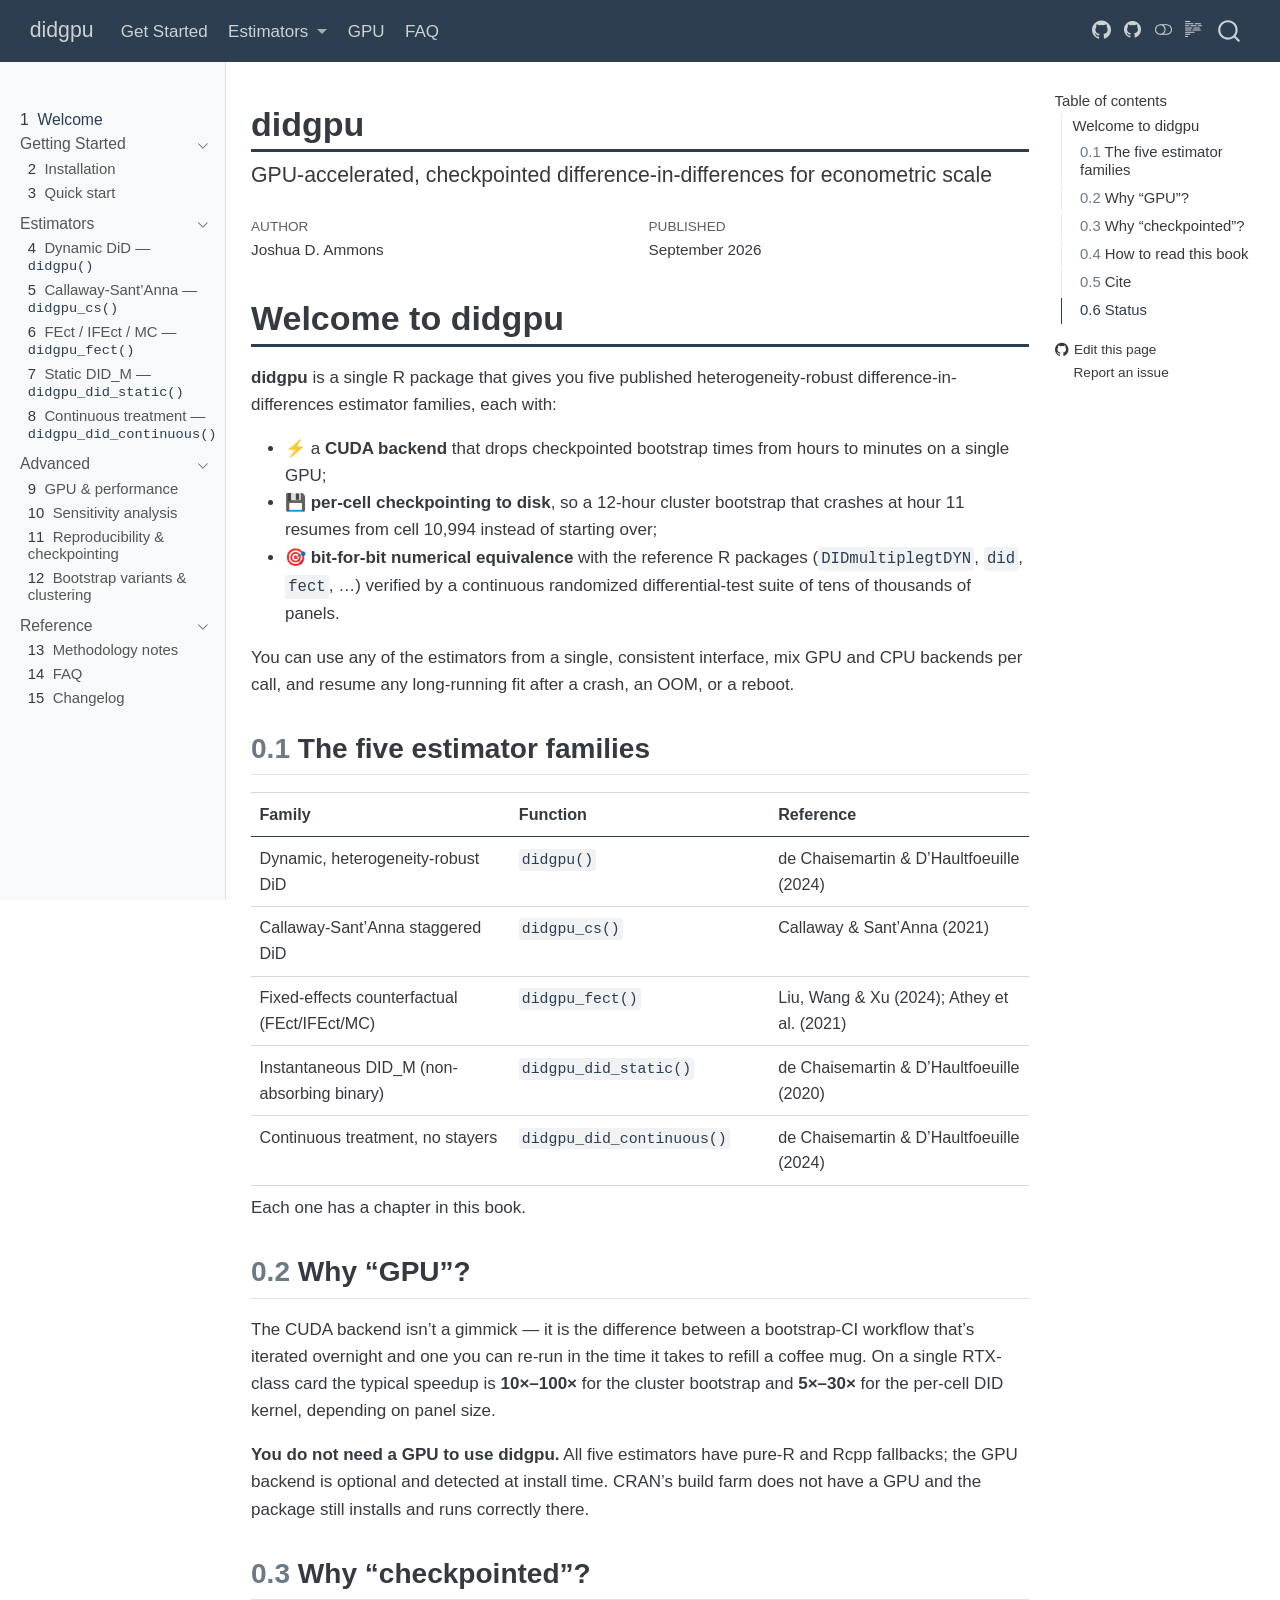
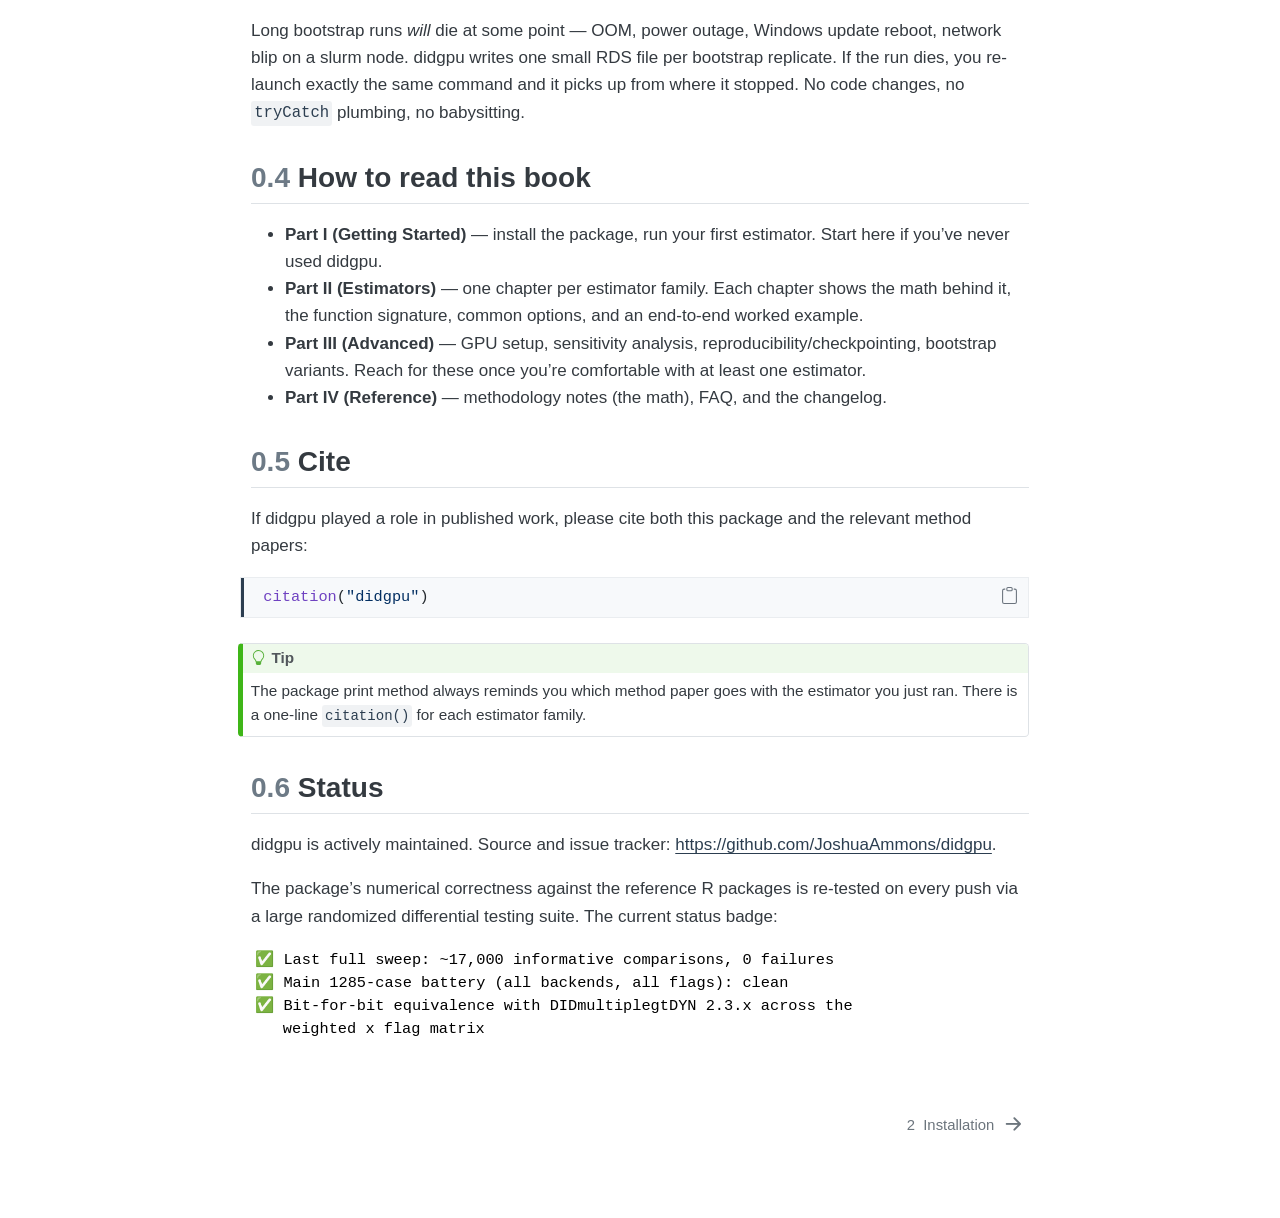
==== commit f3bbb025: "Auto-render docs site [skip ci]" ====
--- a/docs/index.html
+++ b/docs/index.html
@@ -83,9 +83,9 @@
 <link href="site_libs/quarto-html/quarto-syntax-highlighting-d64cad229ae5e9b03e304a785e905439.css" rel="stylesheet" class="quarto-color-scheme-extra" id="quarto-text-highlighting-styles">
 <script src="site_libs/bootstrap/bootstrap.min.js"></script>
 <link href="site_libs/bootstrap/bootstrap-icons.css" rel="stylesheet">
-<link href="site_libs/bootstrap/bootstrap-67ed2d6000758ff64693936f0426fbc1.min.css" rel="stylesheet" append-hash="true" class="quarto-color-scheme" id="quarto-bootstrap" data-mode="light">
-<link href="site_libs/bootstrap/bootstrap-dark-ca6fc6d19f54fb7156b26f550a299d55.min.css" rel="stylesheet" append-hash="true" class="quarto-color-scheme quarto-color-alternate" id="quarto-bootstrap" data-mode="dark">
-<link href="site_libs/bootstrap/bootstrap-67ed2d6000758ff64693936f0426fbc1.min.css" rel="stylesheet" append-hash="true" class="quarto-color-scheme-extra" id="quarto-bootstrap" data-mode="light">
+<link href="site_libs/bootstrap/bootstrap-49d17bd0a586052b4476026df4a4b9fe.min.css" rel="stylesheet" append-hash="true" class="quarto-color-scheme" id="quarto-bootstrap" data-mode="light">
+<link href="site_libs/bootstrap/bootstrap-dark-5f6b643bf31359676393e70c2d21cd23.min.css" rel="stylesheet" append-hash="true" class="quarto-color-scheme quarto-color-alternate" id="quarto-bootstrap" data-mode="dark">
+<link href="site_libs/bootstrap/bootstrap-49d17bd0a586052b4476026df4a4b9fe.min.css" rel="stylesheet" append-hash="true" class="quarto-color-scheme-extra" id="quarto-bootstrap" data-mode="light">
 <script id="quarto-search-options" type="application/json">{
   "location": "navbar",
   "copy-button": false,
@@ -553,7 +553,7 @@
     <div>
     <div class="quarto-title-meta-heading">Published</div>
     <div class="quarto-title-meta-contents">
-      <p class="date">August 2026</p>
+      <p class="date">September 2026</p>
     </div>
   </div>
   
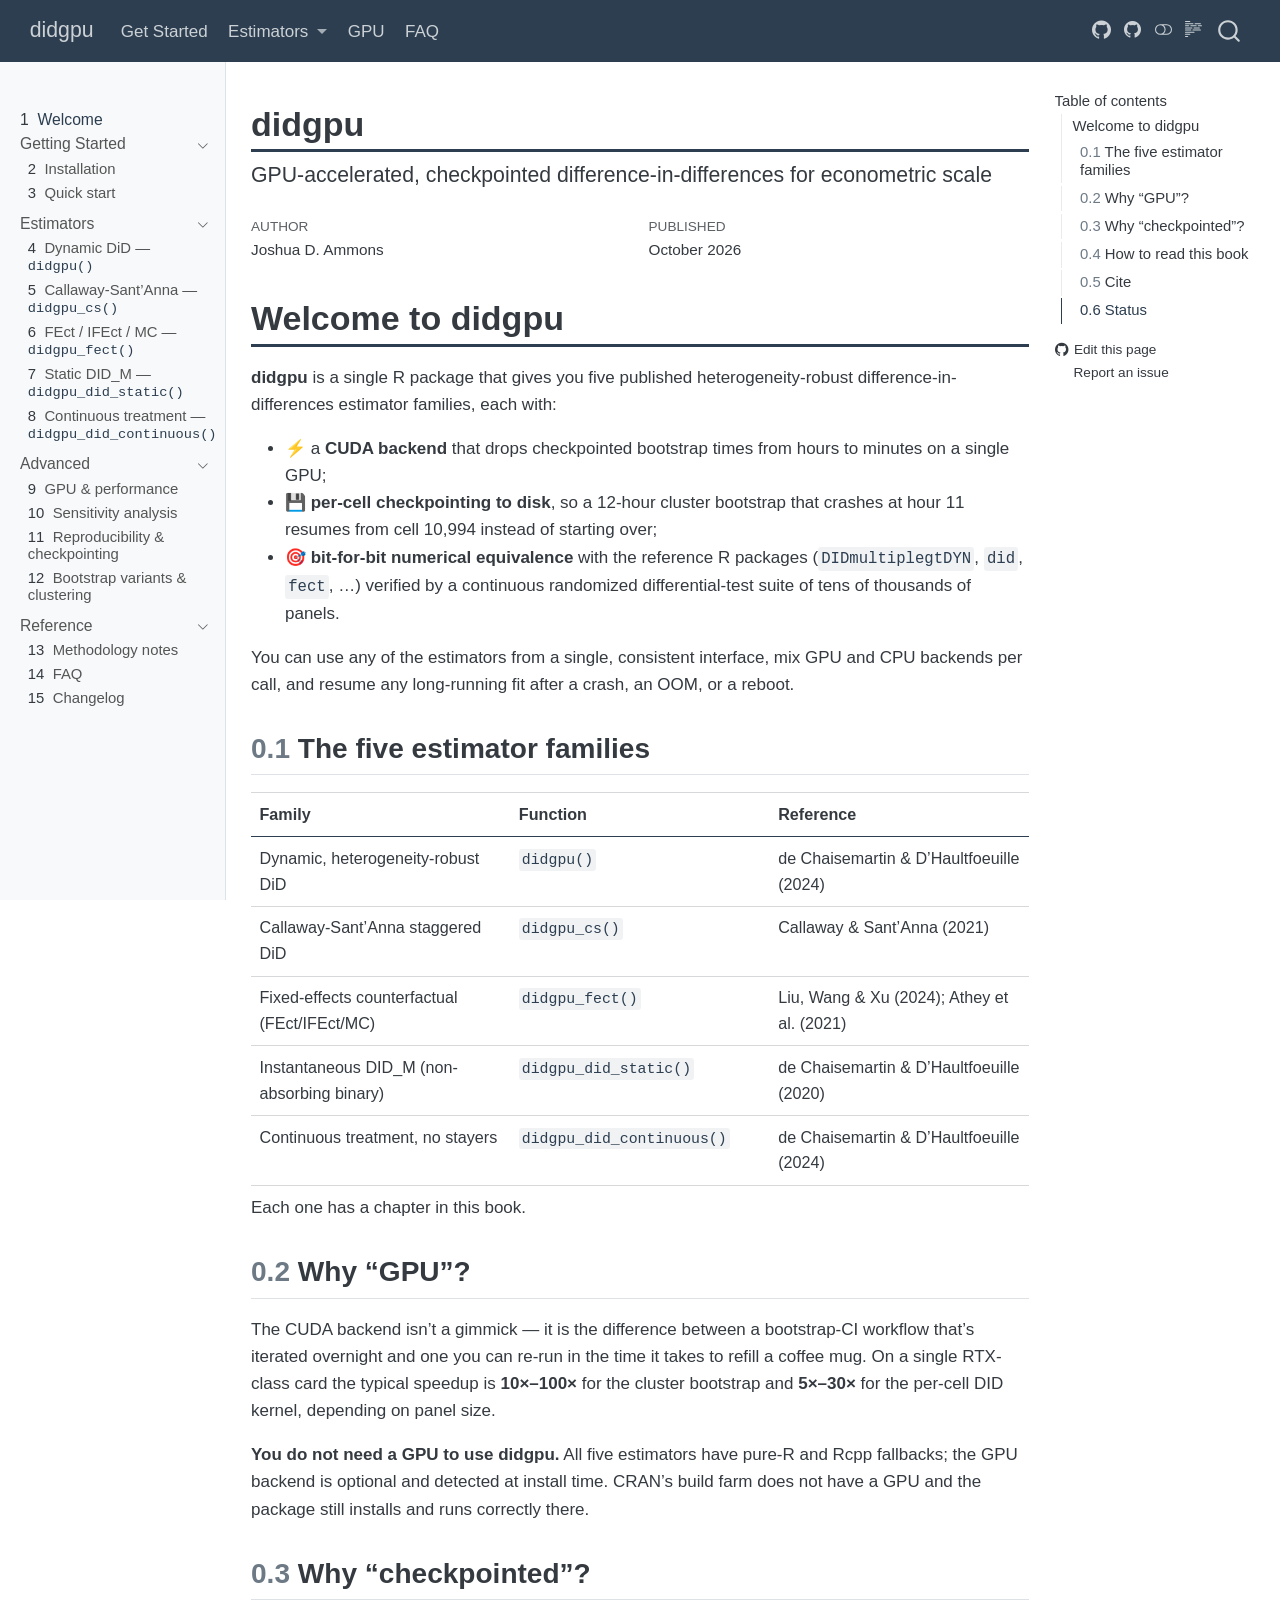
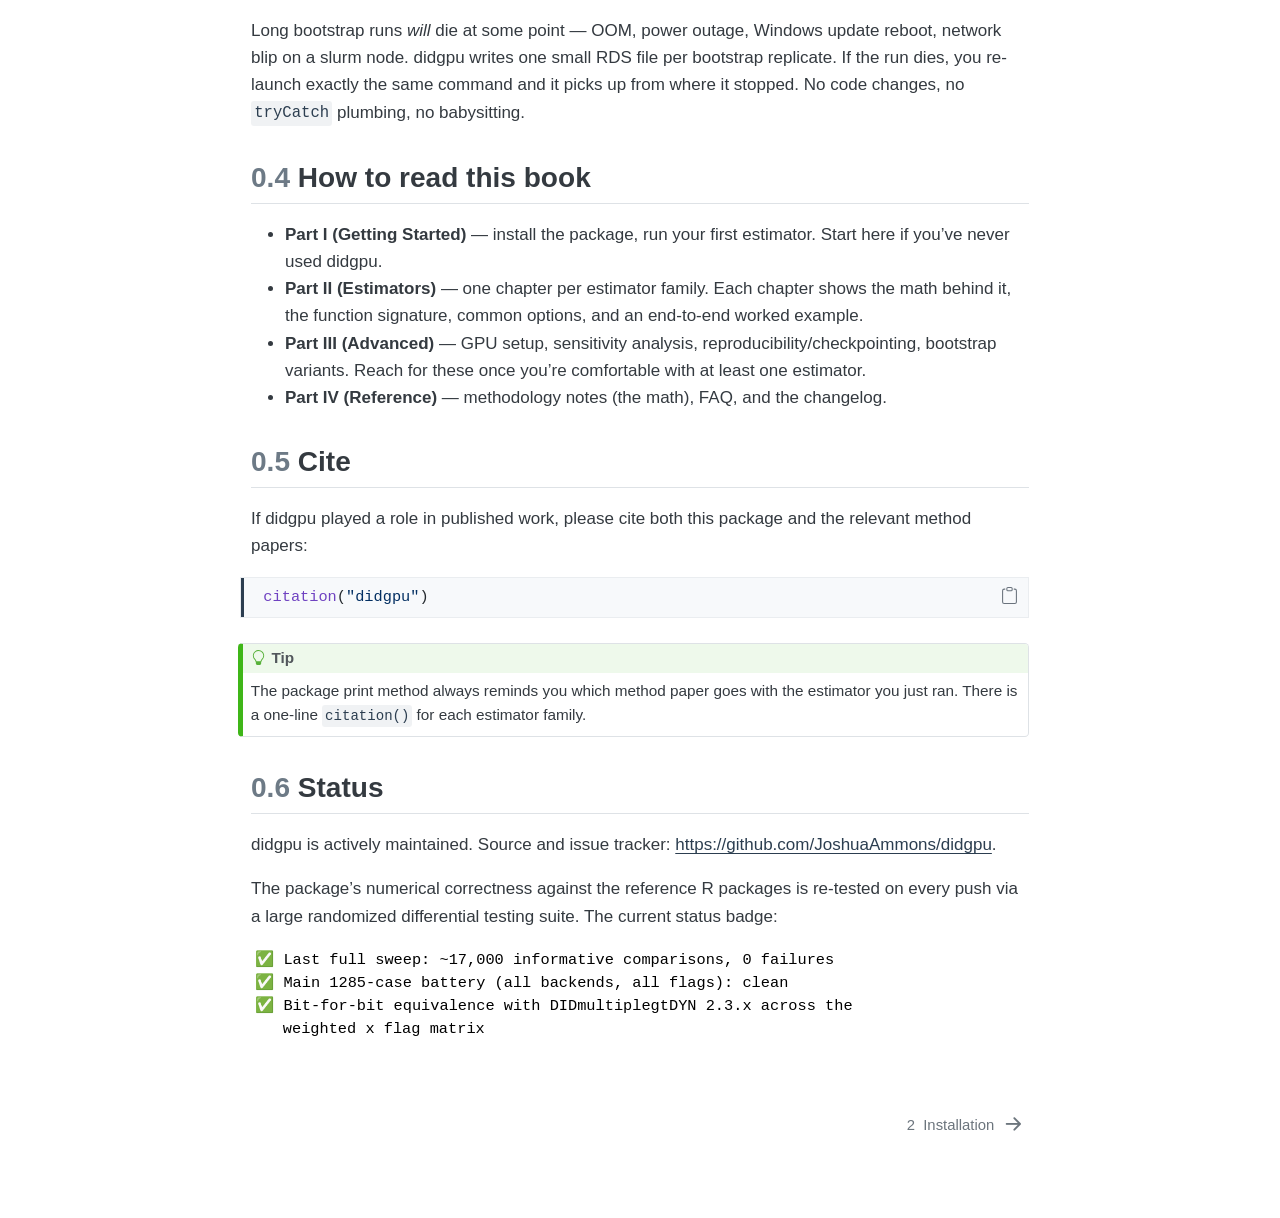
==== commit f18c6392: "Auto-render docs site [skip ci]" ====
--- a/docs/index.html
+++ b/docs/index.html
@@ -2,7 +2,7 @@
 <html xmlns="http://www.w3.org/1999/xhtml" lang="en" xml:lang="en"><head>
 
 <meta charset="utf-8">
-<meta name="generator" content="quarto-1.10.18">
+<meta name="generator" content="quarto-1.10.19">
 
 <meta name="viewport" content="width=device-width, initial-scale=1.0, user-scalable=yes">
 
@@ -78,14 +78,14 @@
 <script src="site_libs/quarto-html/tippy.umd.min.js"></script>
 <script src="site_libs/quarto-html/anchor.min.js"></script>
 <link href="site_libs/quarto-html/tippy.css" rel="stylesheet">
-<link href="site_libs/quarto-html/quarto-syntax-highlighting-d64cad229ae5e9b03e304a785e905439.css" rel="stylesheet" class="quarto-color-scheme" id="quarto-text-highlighting-styles">
-<link href="site_libs/quarto-html/quarto-syntax-highlighting-dark-c86cab0608ea882fe01ef336a8aac08f.css" rel="stylesheet" class="quarto-color-scheme quarto-color-alternate" id="quarto-text-highlighting-styles">
-<link href="site_libs/quarto-html/quarto-syntax-highlighting-d64cad229ae5e9b03e304a785e905439.css" rel="stylesheet" class="quarto-color-scheme-extra" id="quarto-text-highlighting-styles">
+<link href="site_libs/quarto-html/quarto-syntax-highlighting-00b49ed09541ff213a6fdaa504b9df85.css" rel="stylesheet" class="quarto-color-scheme" id="quarto-text-highlighting-styles">
+<link href="site_libs/quarto-html/quarto-syntax-highlighting-dark-d23cdb75c50f63ab8f522ede76951a6a.css" rel="stylesheet" class="quarto-color-scheme quarto-color-alternate" id="quarto-text-highlighting-styles">
+<link href="site_libs/quarto-html/quarto-syntax-highlighting-00b49ed09541ff213a6fdaa504b9df85.css" rel="stylesheet" class="quarto-color-scheme-extra" id="quarto-text-highlighting-styles">
 <script src="site_libs/bootstrap/bootstrap.min.js"></script>
 <link href="site_libs/bootstrap/bootstrap-icons.css" rel="stylesheet">
-<link href="site_libs/bootstrap/bootstrap-49d17bd0a586052b4476026df4a4b9fe.min.css" rel="stylesheet" append-hash="true" class="quarto-color-scheme" id="quarto-bootstrap" data-mode="light">
-<link href="site_libs/bootstrap/bootstrap-dark-5f6b643bf31359676393e70c2d21cd23.min.css" rel="stylesheet" append-hash="true" class="quarto-color-scheme quarto-color-alternate" id="quarto-bootstrap" data-mode="dark">
-<link href="site_libs/bootstrap/bootstrap-49d17bd0a586052b4476026df4a4b9fe.min.css" rel="stylesheet" append-hash="true" class="quarto-color-scheme-extra" id="quarto-bootstrap" data-mode="light">
+<link href="site_libs/bootstrap/bootstrap-47f0e91ac97aa71346b22896bf7e5fb1.min.css" rel="stylesheet" append-hash="true" class="quarto-color-scheme" id="quarto-bootstrap" data-mode="light">
+<link href="site_libs/bootstrap/bootstrap-dark-5917569cdc2ff7b71ee3dfe88fba2903.min.css" rel="stylesheet" append-hash="true" class="quarto-color-scheme quarto-color-alternate" id="quarto-bootstrap" data-mode="dark">
+<link href="site_libs/bootstrap/bootstrap-47f0e91ac97aa71346b22896bf7e5fb1.min.css" rel="stylesheet" append-hash="true" class="quarto-color-scheme-extra" id="quarto-bootstrap" data-mode="light">
 <script id="quarto-search-options" type="application/json">{
   "location": "navbar",
   "copy-button": false,
@@ -553,7 +553,7 @@
     <div>
     <div class="quarto-title-meta-heading">Published</div>
     <div class="quarto-title-meta-contents">
-      <p class="date">September 2026</p>
+      <p class="date">October 2026</p>
     </div>
   </div>
   
--- a/docs/site_libs/quarto-html/quarto-syntax-highlighting-00b49ed09541ff213a6fdaa504b9df85.css
+++ b/docs/site_libs/quarto-html/quarto-syntax-highlighting-00b49ed09541ff213a6fdaa504b9df85.css
@@ -0,0 +1,210 @@
+/* quarto syntax highlight colors */
+:root {
+  --quarto-hl-al-color: #ff5555;
+  --quarto-hl-an-color: #6a737d;
+  --quarto-hl-at-color: #d73a49;
+  --quarto-hl-bn-color: #005cc5;
+  --quarto-hl-bu-color: #d73a49;
+  --quarto-hl-ch-color: #032f62;
+  --quarto-hl-co-color: #6a737d;
+  --quarto-hl-cv-color: #6a737d;
+  --quarto-hl-cn-color: #005cc5;
+  --quarto-hl-cf-color: #d73a49;
+  --quarto-hl-dt-color: #d73a49;
+  --quarto-hl-dv-color: #005cc5;
+  --quarto-hl-do-color: #6a737d;
+  --quarto-hl-er-color: #ff5555;
+  --quarto-hl-ex-color: #d73a49;
+  --quarto-hl-fl-color: #005cc5;
+  --quarto-hl-fu-color: #6f42c1;
+  --quarto-hl-im-color: #032f62;
+  --quarto-hl-in-color: #6a737d;
+  --quarto-hl-kw-color: #d73a49;
+  --quarto-hl-op-color: #24292e;
+  --quarto-hl-pp-color: #d73a49;
+  --quarto-hl-re-color: #6a737d;
+  --quarto-hl-sc-color: #005cc5;
+  --quarto-hl-ss-color: #032f62;
+  --quarto-hl-st-color: #032f62;
+  --quarto-hl-va-color: #e36209;
+  --quarto-hl-vs-color: #032f62;
+  --quarto-hl-wa-color: #ff5555;
+}
+
+/* other quarto variables */
+:root {
+  --quarto-font-monospace: "JetBrains Mono", "Fira Code", "SF Mono", Consolas, monospace;
+}
+
+/* syntax highlight based on Pandoc's rules */
+pre > code.sourceCode > span {
+  color: #24292e;
+}
+
+code.sourceCode > span {
+  color: #24292e;
+}
+
+div.sourceCode,
+div.sourceCode pre.sourceCode {
+  color: #24292e;
+}
+
+/* Normal */
+code span {
+  color: #24292e;
+}
+
+/* Alert */
+code span.al {
+  font-weight: bold;
+  color: #ff5555;
+}
+
+/* Annotation */
+code span.an {
+  color: #6a737d;
+}
+
+/* Attribute */
+code span.at {
+  color: #d73a49;
+}
+
+/* BaseN */
+code span.bn {
+  color: #005cc5;
+}
+
+/* BuiltIn */
+code span.bu {
+  color: #d73a49;
+}
+
+/* ControlFlow */
+code span.cf {
+  color: #d73a49;
+}
+
+/* Char */
+code span.ch {
+  color: #032f62;
+}
+
+/* Constant */
+code span.cn {
+  color: #005cc5;
+}
+
+/* Comment */
+code span.co {
+  color: #6a737d;
+}
+
+/* CommentVar */
+code span.cv {
+  color: #6a737d;
+}
+
+/* Documentation */
+code span.do {
+  color: #6a737d;
+}
+
+/* DataType */
+code span.dt {
+  color: #d73a49;
+}
+
+/* DecVal */
+code span.dv {
+  color: #005cc5;
+}
+
+/* Error */
+code span.er {
+  color: #ff5555;
+  text-decoration: underline;
+}
+
+/* Extension */
+code span.ex {
+  font-weight: bold;
+  color: #d73a49;
+}
+
+/* Float */
+code span.fl {
+  color: #005cc5;
+}
+
+/* Function */
+code span.fu {
+  color: #6f42c1;
+}
+
+/* Import */
+code span.im {
+  color: #032f62;
+}
+
+/* Information */
+code span.in {
+  color: #6a737d;
+}
+
+/* Keyword */
+code span.kw {
+  color: #d73a49;
+}
+
+/* Operator */
+code span.op {
+  color: #24292e;
+}
+
+/* Preprocessor */
+code span.pp {
+  color: #d73a49;
+}
+
+/* RegionMarker */
+code span.re {
+  color: #6a737d;
+}
+
+/* SpecialChar */
+code span.sc {
+  color: #005cc5;
+}
+
+/* SpecialString */
+code span.ss {
+  color: #032f62;
+}
+
+/* String */
+code span.st {
+  color: #032f62;
+}
+
+/* Variable */
+code span.va {
+  color: #e36209;
+}
+
+/* VerbatimString */
+code span.vs {
+  color: #032f62;
+}
+
+/* Warning */
+code span.wa {
+  color: #ff5555;
+}
+
+.prevent-inlining {
+  content: "</";
+}
+
+/*# sourceMappingURL=dcab968f38002e5beffc0bfe168d8394.css.map */
--- a/docs/site_libs/quarto-html/quarto-syntax-highlighting-dark-d23cdb75c50f63ab8f522ede76951a6a.css
+++ b/docs/site_libs/quarto-html/quarto-syntax-highlighting-dark-d23cdb75c50f63ab8f522ede76951a6a.css
@@ -0,0 +1,210 @@
+/* quarto syntax highlight colors */
+:root {
+  --quarto-hl-al-color: #ff5555;
+  --quarto-hl-an-color: #6a737d;
+  --quarto-hl-at-color: #f97583;
+  --quarto-hl-bn-color: #79b8ff;
+  --quarto-hl-bu-color: #f97583;
+  --quarto-hl-ch-color: #9ecbff;
+  --quarto-hl-co-color: #6a737d;
+  --quarto-hl-cv-color: #6a737d;
+  --quarto-hl-cn-color: #79b8ff;
+  --quarto-hl-cf-color: #f97583;
+  --quarto-hl-dt-color: #f97583;
+  --quarto-hl-dv-color: #79b8ff;
+  --quarto-hl-do-color: #6a737d;
+  --quarto-hl-er-color: #ff5555;
+  --quarto-hl-ex-color: #f97583;
+  --quarto-hl-fl-color: #79b8ff;
+  --quarto-hl-fu-color: #b392f0;
+  --quarto-hl-im-color: #9ecbff;
+  --quarto-hl-in-color: #6a737d;
+  --quarto-hl-kw-color: #f97583;
+  --quarto-hl-op-color: #e1e4e8;
+  --quarto-hl-pp-color: #f97583;
+  --quarto-hl-re-color: #6a737d;
+  --quarto-hl-sc-color: #79b8ff;
+  --quarto-hl-ss-color: #9ecbff;
+  --quarto-hl-st-color: #9ecbff;
+  --quarto-hl-va-color: #ffab70;
+  --quarto-hl-vs-color: #9ecbff;
+  --quarto-hl-wa-color: #ff5555;
+}
+
+/* other quarto variables */
+:root {
+  --quarto-font-monospace: "JetBrains Mono", "Fira Code", "SF Mono", Consolas, monospace;
+}
+
+/* syntax highlight based on Pandoc's rules */
+pre > code.sourceCode > span {
+  color: #e1e4e8;
+}
+
+code.sourceCode > span {
+  color: #e1e4e8;
+}
+
+div.sourceCode,
+div.sourceCode pre.sourceCode {
+  color: #e1e4e8;
+}
+
+/* Normal */
+code span {
+  color: #e1e4e8;
+}
+
+/* Alert */
+code span.al {
+  font-weight: bold;
+  color: #ff5555;
+}
+
+/* Annotation */
+code span.an {
+  color: #6a737d;
+}
+
+/* Attribute */
+code span.at {
+  color: #f97583;
+}
+
+/* BaseN */
+code span.bn {
+  color: #79b8ff;
+}
+
+/* BuiltIn */
+code span.bu {
+  color: #f97583;
+}
+
+/* ControlFlow */
+code span.cf {
+  color: #f97583;
+}
+
+/* Char */
+code span.ch {
+  color: #9ecbff;
+}
+
+/* Constant */
+code span.cn {
+  color: #79b8ff;
+}
+
+/* Comment */
+code span.co {
+  color: #6a737d;
+}
+
+/* CommentVar */
+code span.cv {
+  color: #6a737d;
+}
+
+/* Documentation */
+code span.do {
+  color: #6a737d;
+}
+
+/* DataType */
+code span.dt {
+  color: #f97583;
+}
+
+/* DecVal */
+code span.dv {
+  color: #79b8ff;
+}
+
+/* Error */
+code span.er {
+  color: #ff5555;
+  text-decoration: underline;
+}
+
+/* Extension */
+code span.ex {
+  font-weight: bold;
+  color: #f97583;
+}
+
+/* Float */
+code span.fl {
+  color: #79b8ff;
+}
+
+/* Function */
+code span.fu {
+  color: #b392f0;
+}
+
+/* Import */
+code span.im {
+  color: #9ecbff;
+}
+
+/* Information */
+code span.in {
+  color: #6a737d;
+}
+
+/* Keyword */
+code span.kw {
+  color: #f97583;
+}
+
+/* Operator */
+code span.op {
+  color: #e1e4e8;
+}
+
+/* Preprocessor */
+code span.pp {
+  color: #f97583;
+}
+
+/* RegionMarker */
+code span.re {
+  color: #6a737d;
+}
+
+/* SpecialChar */
+code span.sc {
+  color: #79b8ff;
+}
+
+/* SpecialString */
+code span.ss {
+  color: #9ecbff;
+}
+
+/* String */
+code span.st {
+  color: #9ecbff;
+}
+
+/* Variable */
+code span.va {
+  color: #ffab70;
+}
+
+/* VerbatimString */
+code span.vs {
+  color: #9ecbff;
+}
+
+/* Warning */
+code span.wa {
+  color: #ff5555;
+}
+
+.prevent-inlining {
+  content: "</";
+}
+
+/*# sourceMappingURL=4266fbbc5c8a2f45f667bfb414b21308.css.map */
--- a/docs/site_libs/quarto-html/quarto-syntax-highlighting-00b49ed09541ff213a6fdaa504b9df85.css
+++ b/docs/site_libs/quarto-html/quarto-syntax-highlighting-00b49ed09541ff213a6fdaa504b9df85.css
@@ -0,0 +1,210 @@
+/* quarto syntax highlight colors */
+:root {
+  --quarto-hl-al-color: #ff5555;
+  --quarto-hl-an-color: #6a737d;
+  --quarto-hl-at-color: #d73a49;
+  --quarto-hl-bn-color: #005cc5;
+  --quarto-hl-bu-color: #d73a49;
+  --quarto-hl-ch-color: #032f62;
+  --quarto-hl-co-color: #6a737d;
+  --quarto-hl-cv-color: #6a737d;
+  --quarto-hl-cn-color: #005cc5;
+  --quarto-hl-cf-color: #d73a49;
+  --quarto-hl-dt-color: #d73a49;
+  --quarto-hl-dv-color: #005cc5;
+  --quarto-hl-do-color: #6a737d;
+  --quarto-hl-er-color: #ff5555;
+  --quarto-hl-ex-color: #d73a49;
+  --quarto-hl-fl-color: #005cc5;
+  --quarto-hl-fu-color: #6f42c1;
+  --quarto-hl-im-color: #032f62;
+  --quarto-hl-in-color: #6a737d;
+  --quarto-hl-kw-color: #d73a49;
+  --quarto-hl-op-color: #24292e;
+  --quarto-hl-pp-color: #d73a49;
+  --quarto-hl-re-color: #6a737d;
+  --quarto-hl-sc-color: #005cc5;
+  --quarto-hl-ss-color: #032f62;
+  --quarto-hl-st-color: #032f62;
+  --quarto-hl-va-color: #e36209;
+  --quarto-hl-vs-color: #032f62;
+  --quarto-hl-wa-color: #ff5555;
+}
+
+/* other quarto variables */
+:root {
+  --quarto-font-monospace: "JetBrains Mono", "Fira Code", "SF Mono", Consolas, monospace;
+}
+
+/* syntax highlight based on Pandoc's rules */
+pre > code.sourceCode > span {
+  color: #24292e;
+}
+
+code.sourceCode > span {
+  color: #24292e;
+}
+
+div.sourceCode,
+div.sourceCode pre.sourceCode {
+  color: #24292e;
+}
+
+/* Normal */
+code span {
+  color: #24292e;
+}
+
+/* Alert */
+code span.al {
+  font-weight: bold;
+  color: #ff5555;
+}
+
+/* Annotation */
+code span.an {
+  color: #6a737d;
+}
+
+/* Attribute */
+code span.at {
+  color: #d73a49;
+}
+
+/* BaseN */
+code span.bn {
+  color: #005cc5;
+}
+
+/* BuiltIn */
+code span.bu {
+  color: #d73a49;
+}
+
+/* ControlFlow */
+code span.cf {
+  color: #d73a49;
+}
+
+/* Char */
+code span.ch {
+  color: #032f62;
+}
+
+/* Constant */
+code span.cn {
+  color: #005cc5;
+}
+
+/* Comment */
+code span.co {
+  color: #6a737d;
+}
+
+/* CommentVar */
+code span.cv {
+  color: #6a737d;
+}
+
+/* Documentation */
+code span.do {
+  color: #6a737d;
+}
+
+/* DataType */
+code span.dt {
+  color: #d73a49;
+}
+
+/* DecVal */
+code span.dv {
+  color: #005cc5;
+}
+
+/* Error */
+code span.er {
+  color: #ff5555;
+  text-decoration: underline;
+}
+
+/* Extension */
+code span.ex {
+  font-weight: bold;
+  color: #d73a49;
+}
+
+/* Float */
+code span.fl {
+  color: #005cc5;
+}
+
+/* Function */
+code span.fu {
+  color: #6f42c1;
+}
+
+/* Import */
+code span.im {
+  color: #032f62;
+}
+
+/* Information */
+code span.in {
+  color: #6a737d;
+}
+
+/* Keyword */
+code span.kw {
+  color: #d73a49;
+}
+
+/* Operator */
+code span.op {
+  color: #24292e;
+}
+
+/* Preprocessor */
+code span.pp {
+  color: #d73a49;
+}
+
+/* RegionMarker */
+code span.re {
+  color: #6a737d;
+}
+
+/* SpecialChar */
+code span.sc {
+  color: #005cc5;
+}
+
+/* SpecialString */
+code span.ss {
+  color: #032f62;
+}
+
+/* String */
+code span.st {
+  color: #032f62;
+}
+
+/* Variable */
+code span.va {
+  color: #e36209;
+}
+
+/* VerbatimString */
+code span.vs {
+  color: #032f62;
+}
+
+/* Warning */
+code span.wa {
+  color: #ff5555;
+}
+
+.prevent-inlining {
+  content: "</";
+}
+
+/*# sourceMappingURL=dcab968f38002e5beffc0bfe168d8394.css.map */
